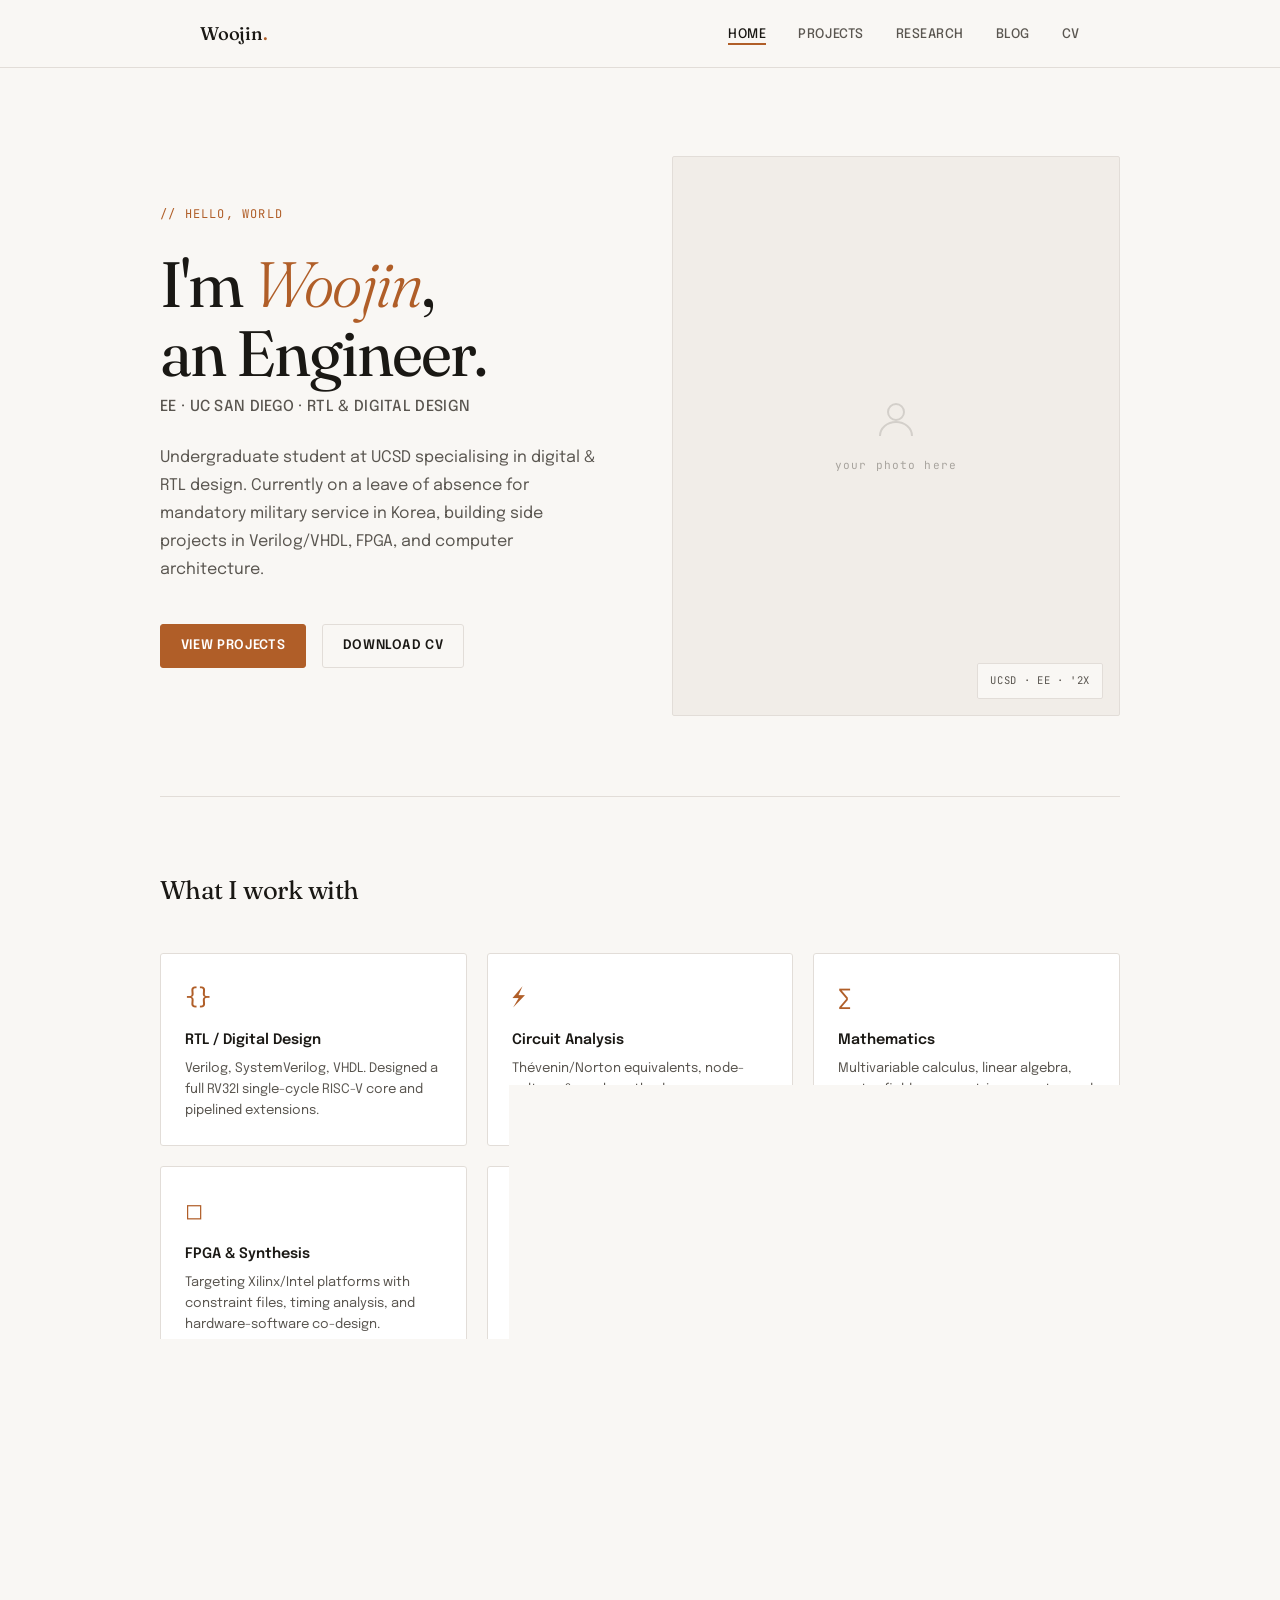
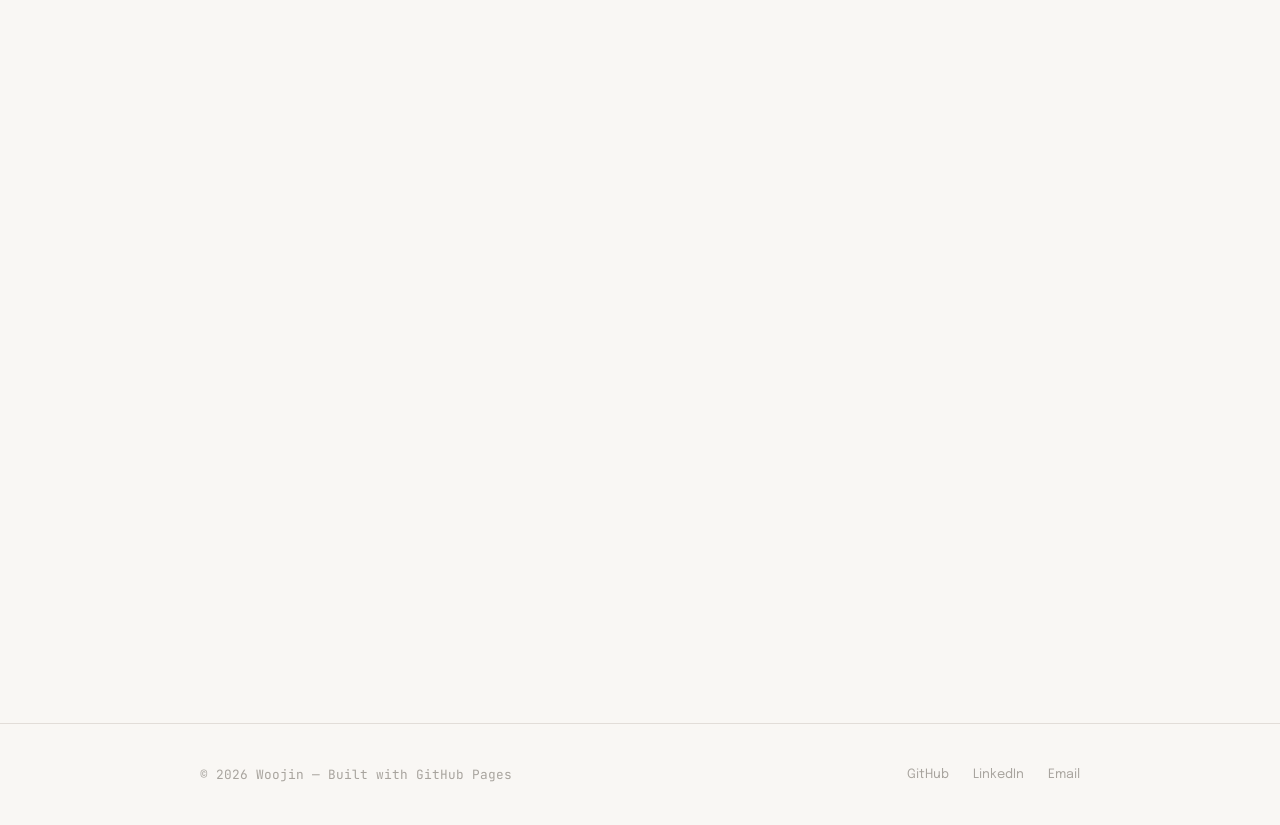
==== index.html @ 9d66fb84 "Add files via upload" ====
<!DOCTYPE html>
<html lang="en">
<head>
  <meta charset="UTF-8" />
  <meta name="viewport" content="width=device-width, initial-scale=1.0" />
  <title>Woojin — Portfolio</title>
  <meta name="description" content="Woojin's personal portfolio — EE student at UC San Diego, RTL/digital design engineer." />
  <link rel="stylesheet" href="/css/style.css" />
</head>
<body>

<!-- Nav injected by nav.js -->

<main class="page-content">

  <!-- ── HERO ── -->
  <section class="home-hero container">
    <div class="home-hero-text">
      <p class="greeting">// Hello, world</p>
      <h1>I'm <em>Woojin</em>,<br>an Engineer.</h1>
      <p class="subtitle">EE · UC San Diego · RTL &amp; Digital Design</p>
      <p>
        Undergraduate student at UCSD specialising in digital &amp; RTL design.
        Currently on a leave of absence for mandatory military service in Korea,
        building side projects in Verilog/VHDL, FPGA, and computer architecture.
      </p>
      <div class="btn-group">
        <a class="btn btn-primary" href="/projects.html">View Projects</a>
        <a class="btn btn-outline" href="/cv.html">Download CV</a>
      </div>
    </div>

    <div class="home-hero-img">
      <div class="photo-frame">
        <!-- Replace src with your actual photo path -->
        <!-- <img src="/assets/photo.jpg" alt="Woojin" /> -->
        <div class="photo-placeholder">
          <svg viewBox="0 0 24 24" fill="none" stroke="currentColor" stroke-width="1">
            <circle cx="12" cy="8" r="4"/><path d="M4 20c0-4 3.6-7 8-7s8 3 8 7"/>
          </svg>
          <span>your photo here</span>
        </div>
        <div class="photo-badge">UCSD · EE · '2X</div>
      </div>
    </div>
  </section>

  <!-- ── SKILLS ── -->
  <section class="home-section container">
    <div class="home-section-header">
      <h2>What I work with</h2>
    </div>
    <div class="skills-grid">
      <div class="skill-card">
        <div class="skill-icon">{}</div>
        <h3>RTL / Digital Design</h3>
        <p>Verilog, SystemVerilog, VHDL. Designed a full RV32I single-cycle RISC-V core and pipelined extensions.</p>
      </div>
      <div class="skill-card">
        <div class="skill-icon">⚡</div>
        <h3>Circuit Analysis</h3>
        <p>Thévenin/Norton equivalents, node-voltage &amp; mesh methods, op-amp circuits, AC analysis &amp; phasors.</p>
      </div>
      <div class="skill-card">
        <div class="skill-icon">∑</div>
        <h3>Mathematics</h3>
        <p>Multivariable calculus, linear algebra, vector fields, parametric geometry, and rotation transformations.</p>
      </div>
      <div class="skill-card">
        <div class="skill-icon">◻</div>
        <h3>FPGA &amp; Synthesis</h3>
        <p>Targeting Xilinx/Intel platforms with constraint files, timing analysis, and hardware-software co-design.</p>
      </div>
      <div class="skill-card">
        <div class="skill-icon">&lt;/&gt;</div>
        <h3>Software</h3>
        <p>C/C++, Python for scripting and verification. Git version control and Linux environment workflows.</p>
      </div>
      <div class="skill-card">
        <div class="skill-icon">▦</div>
        <h3>Computer Architecture</h3>
        <p>ISA design, instruction pipelines, hazard detection/forwarding, memory hierarchy, and cache design.</p>
      </div>
    </div>
  </section>

  <!-- ── FEATURED PROJECTS ── -->
  <section class="home-section container">
    <div class="home-section-header">
      <h2>Featured Projects</h2>
      <a href="/projects.html">All projects →</a>
    </div>
    <div class="featured-grid">
      <a class="featured-card" href="/projects/riscv-processor.html">
        <div class="featured-thumb" style="background:#F1EDE8; display:flex; align-items:center; justify-content:center; color:#A8A49E; font-family:var(--font-mono); font-size:0.6rem;">RV32I</div>
        <div class="featured-body">
          <h3>RISC-V RV32I Processor (Verilog)</h3>
          <p>Full single-cycle + pipelined implementation of the RISC-V RV32I ISA, with planned matrix-multiply accelerator.</p>
          <div class="tags">
            <span class="tag">Verilog</span>
            <span class="tag">RISC-V</span>
            <span class="tag">RTL</span>
          </div>
        </div>
      </a>
      <a class="featured-card" href="/projects/matrix-accelerator.html">
        <div class="featured-thumb" style="background:#F1EDE8; display:flex; align-items:center; justify-content:center; color:#A8A49E; font-family:var(--font-mono); font-size:0.6rem;">MMUL</div>
        <div class="featured-body">
          <h3>Matrix Multiply Accelerator</h3>
          <p>Custom hardware accelerator for matrix multiplication, tightly coupled to the RISC-V core via memory-mapped I/O.</p>
          <div class="tags">
            <span class="tag">SystemVerilog</span>
            <span class="tag">FPGA</span>
            <span class="tag">HW Accel</span>
          </div>
        </div>
      </a>
    </div>
  </section>

  <!-- ── ABOUT SNIPPET ── -->
  <section class="home-section container">
    <div class="home-section-header">
      <h2>About me</h2>
      <a href="/cv.html">Full CV →</a>
    </div>
    <p style="max-width:620px; color:var(--ink-soft); font-size:0.97rem; line-height:1.8;">
      I'm an Electrical Engineering student at UC San Diego, currently completing mandatory military service in South Korea.
      My interests sit at the intersection of computer architecture, digital design, and low-level systems.
      I love understanding <em>why</em> things work the way they do — not just how to apply them.
      Outside of engineering, I enjoy writing, long walks along the Han River, and building things from scratch.
    </p>
  </section>

</main>

<script src="/js/nav.js"></script>
</body>
</html>
---- css/style.css ----
/* ============================================
   PORTFOLIO — WOOJIN
   Aesthetic: Refined Technical / Editorial
   Fonts: Fraunces (display) + Epilogue (body) + JetBrains Mono (accent)
   ============================================ */

@import url('https://fonts.googleapis.com/css2?family=Fraunces:ital,opsz,wght@0,9..144,300;0,9..144,400;0,9..144,500;0,9..144,600;1,9..144,300;1,9..144,400&family=Epilogue:wght@300;400;500;600&family=JetBrains+Mono:wght@300;400&display=swap');

/* ---- RESET & BASE ---- */
*, *::before, *::after { box-sizing: border-box; margin: 0; padding: 0; }

:root {
  --bg:        #F9F7F4;
  --bg-card:   #FFFFFF;
  --ink:        #1A1814;
  --ink-soft:   #5A5650;
  --ink-faint:  #A8A49E;
  --accent:     #B05E28;        /* warm terracotta */
  --accent-lt:  #E8D5C4;
  --rule:       #E2DDD8;
  --mono-bg:    #F1EDE8;

  --font-display: 'Fraunces', Georgia, serif;
  --font-body:    'Epilogue', sans-serif;
  --font-mono:    'JetBrains Mono', 'Courier New', monospace;

  --nav-h: 68px;
  --max-w: 960px;
  --gutter: clamp(1.25rem, 5vw, 2.5rem);

  --ease: cubic-bezier(0.16, 1, 0.3, 1);
  --t-fast: 160ms;
  --t-med:  280ms;
}

html { font-size: 16px; scroll-behavior: smooth; }

body {
  font-family: var(--font-body);
  background: var(--bg);
  color: var(--ink);
  line-height: 1.7;
  -webkit-font-smoothing: antialiased;
}

a { color: inherit; text-decoration: none; }
img { display: block; max-width: 100%; }
ul { list-style: none; }

/* ---- UTILITY ---- */
.container {
  width: 100%;
  max-width: var(--max-w);
  margin: 0 auto;
  padding: 0 var(--gutter);
}

.tag {
  display: inline-block;
  font-family: var(--font-mono);
  font-size: 0.68rem;
  letter-spacing: 0.06em;
  text-transform: uppercase;
  color: var(--accent);
  background: var(--accent-lt);
  padding: 0.2em 0.6em;
  border-radius: 2px;
}

.divider {
  width: 100%;
  height: 1px;
  background: var(--rule);
  margin: 0;
}

/* ---- NAV ---- */
header {
  position: sticky;
  top: 0;
  z-index: 100;
  background: var(--bg);
  border-bottom: 1px solid var(--rule);
  height: var(--nav-h);
  display: flex;
  align-items: center;
  transition: box-shadow var(--t-fast);
}
header.scrolled { box-shadow: 0 2px 16px rgba(0,0,0,0.06); }

.nav-inner {
  display: flex;
  align-items: center;
  justify-content: space-between;
  width: 100%;
}

.nav-logo {
  font-family: var(--font-display);
  font-size: 1.15rem;
  font-weight: 500;
  letter-spacing: -0.01em;
  color: var(--ink);
  transition: color var(--t-fast);
}
.nav-logo:hover { color: var(--accent); }
.nav-logo span { color: var(--accent); }

nav ul {
  display: flex;
  align-items: center;
  gap: 2rem;
}

nav a {
  font-size: 0.82rem;
  font-weight: 500;
  letter-spacing: 0.04em;
  text-transform: uppercase;
  color: var(--ink-soft);
  position: relative;
  padding-bottom: 2px;
  transition: color var(--t-fast);
}
nav a::after {
  content: '';
  position: absolute;
  bottom: -2px;
  left: 0;
  width: 0;
  height: 1.5px;
  background: var(--accent);
  transition: width var(--t-med) var(--ease);
}
nav a:hover, nav a.active { color: var(--ink); }
nav a:hover::after, nav a.active::after { width: 100%; }

/* Hamburger */
.nav-toggle {
  display: none;
  background: none;
  border: none;
  cursor: pointer;
  flex-direction: column;
  gap: 5px;
  padding: 4px;
}
.nav-toggle span {
  display: block;
  width: 22px;
  height: 1.5px;
  background: var(--ink);
  transition: all var(--t-med) var(--ease);
}
.nav-toggle.open span:nth-child(1) { transform: translateY(6.5px) rotate(45deg); }
.nav-toggle.open span:nth-child(2) { opacity: 0; }
.nav-toggle.open span:nth-child(3) { transform: translateY(-6.5px) rotate(-45deg); }

/* Mobile nav */
.mobile-nav {
  display: none;
  position: fixed;
  top: var(--nav-h);
  left: 0;
  right: 0;
  background: var(--bg);
  border-bottom: 1px solid var(--rule);
  padding: 1.5rem var(--gutter) 2rem;
  z-index: 99;
  transform: translateY(-110%);
  transition: transform var(--t-med) var(--ease);
}
.mobile-nav.open { transform: translateY(0); }
.mobile-nav ul { flex-direction: column; gap: 0; }
.mobile-nav a {
  display: block;
  font-size: 1rem;
  padding: 0.75rem 0;
  border-bottom: 1px solid var(--rule);
}
.mobile-nav a::after { display: none; }

/* ---- PAGE HEADER ---- */
.page-hero {
  padding: 5rem 0 3.5rem;
  border-bottom: 1px solid var(--rule);
  margin-bottom: 4rem;
}
.page-hero .eyebrow {
  font-family: var(--font-mono);
  font-size: 0.72rem;
  letter-spacing: 0.1em;
  text-transform: uppercase;
  color: var(--ink-faint);
  margin-bottom: 1rem;
}
.page-hero h1 {
  font-family: var(--font-display);
  font-size: clamp(2.4rem, 5vw, 3.6rem);
  font-weight: 300;
  line-height: 1.1;
  letter-spacing: -0.02em;
  margin-bottom: 1rem;
}
.page-hero p {
  font-size: 1.05rem;
  color: var(--ink-soft);
  max-width: 560px;
  line-height: 1.65;
}

/* ---- FOOTER ---- */
footer {
  border-top: 1px solid var(--rule);
  padding: 2.5rem 0;
  margin-top: 6rem;
}
.footer-inner {
  display: flex;
  align-items: center;
  justify-content: space-between;
  gap: 1rem;
}
.footer-inner p {
  font-size: 0.8rem;
  color: var(--ink-faint);
  font-family: var(--font-mono);
}
.footer-links {
  display: flex;
  gap: 1.5rem;
}
.footer-links a {
  font-size: 0.8rem;
  color: var(--ink-faint);
  transition: color var(--t-fast);
}
.footer-links a:hover { color: var(--accent); }

/* ---- PAGE FADE-IN ---- */
.page-content { animation: fadeUp 0.5s var(--ease) both; }
@keyframes fadeUp {
  from { opacity: 0; transform: translateY(18px); }
  to   { opacity: 1; transform: translateY(0); }
}

/* ====== HOME ====== */
.home-hero {
  display: grid;
  grid-template-columns: 1fr 1fr;
  gap: 4rem;
  align-items: center;
  padding: 5.5rem 0 5rem;
  border-bottom: 1px solid var(--rule);
}

.home-hero-text .greeting {
  font-family: var(--font-mono);
  font-size: 0.75rem;
  letter-spacing: 0.1em;
  text-transform: uppercase;
  color: var(--accent);
  margin-bottom: 1.5rem;
}

.home-hero-text h1 {
  font-family: var(--font-display);
  font-size: clamp(2.8rem, 5vw, 4.2rem);
  font-weight: 400;
  line-height: 1.08;
  letter-spacing: -0.03em;
  margin-bottom: 0.4rem;
}

.home-hero-text h1 em {
  font-style: italic;
  font-weight: 300;
  color: var(--accent);
}

.home-hero-text .subtitle {
  font-size: 0.95rem;
  font-weight: 500;
  letter-spacing: 0.02em;
  text-transform: uppercase;
  color: var(--ink-soft);
  margin-bottom: 1.5rem;
}

.home-hero-text p {
  font-size: 1rem;
  color: var(--ink-soft);
  line-height: 1.75;
  max-width: 440px;
  margin-bottom: 2.5rem;
}

.btn-group { display: flex; gap: 1rem; flex-wrap: wrap; }

.btn {
  display: inline-flex;
  align-items: center;
  gap: 0.5rem;
  font-size: 0.82rem;
  font-weight: 600;
  letter-spacing: 0.05em;
  text-transform: uppercase;
  padding: 0.75em 1.5em;
  border-radius: 3px;
  transition: all var(--t-med) var(--ease);
  cursor: pointer;
  border: 1.5px solid transparent;
}
.btn-primary {
  background: var(--accent);
  color: #fff;
  border-color: var(--accent);
}
.btn-primary:hover { background: #963F0F; border-color: #963F0F; }
.btn-outline {
  background: transparent;
  color: var(--ink);
  border-color: var(--rule);
}
.btn-outline:hover { border-color: var(--ink); }

.home-hero-img {
  position: relative;
}
.photo-frame {
  width: 100%;
  aspect-ratio: 4/5;
  background: var(--mono-bg);
  border: 1px solid var(--rule);
  border-radius: 2px;
  overflow: hidden;
  display: flex;
  align-items: center;
  justify-content: center;
  position: relative;
}
.photo-frame img { width: 100%; height: 100%; object-fit: cover; }
.photo-placeholder {
  display: flex;
  flex-direction: column;
  align-items: center;
  gap: 0.75rem;
  color: var(--ink-faint);
}
.photo-placeholder svg { width: 48px; height: 48px; opacity: 0.4; }
.photo-placeholder span { font-family: var(--font-mono); font-size: 0.7rem; letter-spacing: 0.1em; }
.photo-badge {
  position: absolute;
  bottom: 1rem;
  right: 1rem;
  background: var(--bg);
  border: 1px solid var(--rule);
  padding: 0.5rem 0.75rem;
  border-radius: 2px;
  font-family: var(--font-mono);
  font-size: 0.66rem;
  letter-spacing: 0.06em;
  color: var(--ink-soft);
}

/* Home sections */
.home-section {
  padding: 4.5rem 0;
  border-bottom: 1px solid var(--rule);
}
.home-section-header {
  display: flex;
  align-items: baseline;
  justify-content: space-between;
  margin-bottom: 2.5rem;
}
.home-section-header h2 {
  font-family: var(--font-display);
  font-size: 1.6rem;
  font-weight: 400;
  letter-spacing: -0.02em;
}
.home-section-header a {
  font-size: 0.8rem;
  font-weight: 600;
  letter-spacing: 0.04em;
  text-transform: uppercase;
  color: var(--accent);
  transition: opacity var(--t-fast);
}
.home-section-header a:hover { opacity: 0.7; }

/* Skills grid */
.skills-grid {
  display: grid;
  grid-template-columns: repeat(3, 1fr);
  gap: 1.25rem;
}
.skill-card {
  padding: 1.5rem;
  background: var(--bg-card);
  border: 1px solid var(--rule);
  border-radius: 3px;
  transition: border-color var(--t-fast), transform var(--t-med) var(--ease);
}
.skill-card:hover { border-color: var(--accent); transform: translateY(-2px); }
.skill-card .skill-icon {
  font-family: var(--font-mono);
  font-size: 1.4rem;
  margin-bottom: 0.75rem;
  color: var(--accent);
}
.skill-card h3 {
  font-size: 0.9rem;
  font-weight: 600;
  margin-bottom: 0.4rem;
}
.skill-card p {
  font-size: 0.82rem;
  color: var(--ink-soft);
  line-height: 1.6;
}

/* Featured cards */
.featured-grid {
  display: grid;
  grid-template-columns: 1fr 1fr;
  gap: 1.5rem;
}
.featured-card {
  display: flex;
  gap: 1.25rem;
  padding: 1.5rem;
  background: var(--bg-card);
  border: 1px solid var(--rule);
  border-radius: 3px;
  transition: border-color var(--t-fast), box-shadow var(--t-med) var(--ease);
  cursor: pointer;
}
.featured-card:hover {
  border-color: var(--accent-lt);
  box-shadow: 0 4px 24px rgba(176,94,40,0.08);
}
.featured-thumb {
  width: 80px;
  height: 80px;
  flex-shrink: 0;
  background: var(--mono-bg);
  border: 1px solid var(--rule);
  border-radius: 2px;
  overflow: hidden;
}
.featured-thumb img { width: 100%; height: 100%; object-fit: cover; }
.featured-body h3 {
  font-size: 0.95rem;
  font-weight: 600;
  margin-bottom: 0.35rem;
  line-height: 1.3;
}
.featured-body p { font-size: 0.82rem; color: var(--ink-soft); line-height: 1.55; }
.featured-body .tags { display: flex; gap: 0.4rem; flex-wrap: wrap; margin-top: 0.6rem; }

/* ====== PROJECTS / RESEARCH LIST ====== */
.entry-list { display: flex; flex-direction: column; }
.entry-item {
  display: grid;
  grid-template-columns: 260px 1fr;
  gap: 2.5rem;
  align-items: start;
  padding: 2.5rem 0;
  border-bottom: 1px solid var(--rule);
  text-decoration: none;
  color: inherit;
  transition: background var(--t-fast);
  position: relative;
}
.entry-item:first-child { border-top: 1px solid var(--rule); }

.entry-img {
  width: 100%;
  aspect-ratio: 16/10;
  background: var(--mono-bg);
  border: 1px solid var(--rule);
  border-radius: 2px;
  overflow: hidden;
  transition: border-color var(--t-med);
  flex-shrink: 0;
  display: flex;
  align-items: center;
  justify-content: center;
  color: var(--ink-faint);
  font-family: var(--font-mono);
  font-size: 0.7rem;
}
.entry-img img { width: 100%; height: 100%; object-fit: cover; }

.entry-body { padding-top: 0.25rem; }

.entry-meta {
  display: flex;
  align-items: center;
  gap: 0.75rem;
  margin-bottom: 0.75rem;
  flex-wrap: wrap;
}
.entry-date {
  font-family: var(--font-mono);
  font-size: 0.68rem;
  color: var(--ink-faint);
  letter-spacing: 0.05em;
}

.entry-body h2 {
  font-family: var(--font-display);
  font-size: 1.35rem;
  font-weight: 400;
  letter-spacing: -0.015em;
  line-height: 1.25;
  margin-bottom: 0.6rem;
  transition: color var(--t-fast);
}
.entry-item:hover .entry-body h2 { color: var(--accent); }
.entry-item:hover .entry-img { border-color: var(--accent-lt); }

.entry-body p {
  font-size: 0.9rem;
  color: var(--ink-soft);
  line-height: 1.65;
  margin-bottom: 1rem;
  display: -webkit-box;
  -webkit-line-clamp: 3;
  -webkit-box-orient: vertical;
  overflow: hidden;
}
.entry-tags { display: flex; gap: 0.4rem; flex-wrap: wrap; }

.entry-arrow {
  position: absolute;
  right: 0;
  top: 50%;
  transform: translateY(-50%);
  opacity: 0;
  transition: opacity var(--t-fast), transform var(--t-med) var(--ease);
  color: var(--accent);
  font-size: 1.2rem;
}
.entry-item:hover .entry-arrow { opacity: 1; transform: translateY(-50%) translateX(4px); }

/* ====== BLOG ====== */
.blog-grid {
  display: grid;
  grid-template-columns: repeat(2, 1fr);
  gap: 2rem;
}
.blog-card {
  display: flex;
  flex-direction: column;
  background: var(--bg-card);
  border: 1px solid var(--rule);
  border-radius: 3px;
  overflow: hidden;
  cursor: pointer;
  text-decoration: none;
  color: inherit;
  transition: border-color var(--t-fast), box-shadow var(--t-med) var(--ease);
}
.blog-card:hover {
  border-color: var(--accent-lt);
  box-shadow: 0 4px 24px rgba(176,94,40,0.08);
}
.blog-card-img {
  width: 100%;
  aspect-ratio: 16/9;
  background: var(--mono-bg);
  overflow: hidden;
  display: flex;
  align-items: center;
  justify-content: center;
  color: var(--ink-faint);
  font-family: var(--font-mono);
  font-size: 0.72rem;
}
.blog-card-img img { width: 100%; height: 100%; object-fit: cover; }
.blog-card-body { padding: 1.5rem; flex: 1; display: flex; flex-direction: column; }
.blog-card-body .blog-meta {
  display: flex;
  gap: 0.75rem;
  align-items: center;
  margin-bottom: 0.75rem;
}
.blog-card-body h2 {
  font-family: var(--font-display);
  font-size: 1.2rem;
  font-weight: 400;
  letter-spacing: -0.01em;
  line-height: 1.3;
  margin-bottom: 0.5rem;
  transition: color var(--t-fast);
}
.blog-card:hover h2 { color: var(--accent); }
.blog-card-body p {
  font-size: 0.85rem;
  color: var(--ink-soft);
  line-height: 1.6;
  flex: 1;
}
.blog-card-footer {
  margin-top: 1rem;
  padding-top: 1rem;
  border-top: 1px solid var(--rule);
  font-family: var(--font-mono);
  font-size: 0.66rem;
  letter-spacing: 0.06em;
  text-transform: uppercase;
  color: var(--accent);
}

/* ====== CV PAGE ====== */
.cv-top {
  display: grid;
  grid-template-columns: auto 1fr;
  gap: 2.5rem;
  align-items: center;
  padding: 3rem 0;
  border-bottom: 1px solid var(--rule);
  margin-bottom: 3.5rem;
}
.cv-photo {
  width: 130px;
  height: 130px;
  border-radius: 50%;
  background: var(--mono-bg);
  border: 2px solid var(--rule);
  overflow: hidden;
  flex-shrink: 0;
  display: flex;
  align-items: center;
  justify-content: center;
}
.cv-photo img { width: 100%; height: 100%; object-fit: cover; }
.cv-info h1 {
  font-family: var(--font-display);
  font-size: 2.2rem;
  font-weight: 400;
  letter-spacing: -0.02em;
  margin-bottom: 0.25rem;
}
.cv-info .cv-title {
  font-size: 0.9rem;
  color: var(--ink-soft);
  margin-bottom: 1.25rem;
}
.cv-contacts {
  display: flex;
  gap: 1.5rem;
  flex-wrap: wrap;
}
.cv-contacts a {
  display: flex;
  align-items: center;
  gap: 0.4rem;
  font-size: 0.82rem;
  color: var(--ink-soft);
  transition: color var(--t-fast);
}
.cv-contacts a:hover { color: var(--accent); }
.cv-contacts svg { width: 14px; height: 14px; flex-shrink: 0; }

.cv-download {
  display: inline-flex;
  align-items: center;
  gap: 0.5rem;
  margin-top: 1.25rem;
  font-size: 0.82rem;
  font-weight: 600;
  letter-spacing: 0.05em;
  text-transform: uppercase;
  color: var(--accent);
  border: 1.5px solid var(--accent);
  padding: 0.55em 1.2em;
  border-radius: 3px;
  transition: all var(--t-fast);
}
.cv-download:hover { background: var(--accent); color: #fff; }

.cv-body { display: grid; grid-template-columns: 1fr 320px; gap: 4rem; }

.cv-section { margin-bottom: 3rem; }
.cv-section h2 {
  font-family: var(--font-display);
  font-size: 1.1rem;
  font-weight: 500;
  letter-spacing: -0.01em;
  color: var(--accent);
  margin-bottom: 1.25rem;
  padding-bottom: 0.6rem;
  border-bottom: 1px solid var(--rule);
}
.cv-entry { margin-bottom: 1.75rem; }
.cv-entry-header {
  display: flex;
  justify-content: space-between;
  align-items: baseline;
  gap: 1rem;
  margin-bottom: 0.2rem;
}
.cv-entry-header h3 { font-size: 0.95rem; font-weight: 600; }
.cv-entry-header .period {
  font-family: var(--font-mono);
  font-size: 0.7rem;
  color: var(--ink-faint);
  white-space: nowrap;
  letter-spacing: 0.04em;
}
.cv-entry .institution {
  font-size: 0.85rem;
  color: var(--accent);
  margin-bottom: 0.4rem;
}
.cv-entry p, .cv-entry ul {
  font-size: 0.85rem;
  color: var(--ink-soft);
  line-height: 1.65;
}
.cv-entry ul { list-style: disc; padding-left: 1.1rem; }
.cv-entry ul li { margin-bottom: 0.25rem; }

.cv-sidebar .cv-section h2 { font-size: 1rem; }

.skill-list { display: flex; flex-direction: column; gap: 0.75rem; }
.skill-item { }
.skill-name {
  display: flex;
  justify-content: space-between;
  font-size: 0.82rem;
  margin-bottom: 0.3rem;
}
.skill-bar {
  height: 3px;
  background: var(--rule);
  border-radius: 2px;
  overflow: hidden;
}
.skill-bar-fill {
  height: 100%;
  background: var(--accent);
  border-radius: 2px;
  transition: width 1s var(--ease);
}

.cv-tag-list { display: flex; flex-wrap: wrap; gap: 0.4rem; }

/* ====== SINGLE POST (PROJECT/RESEARCH/BLOG) ====== */
.post-header {
  padding: 4.5rem 0 3rem;
  border-bottom: 1px solid var(--rule);
  margin-bottom: 3rem;
}
.post-header .back {
  display: inline-flex;
  align-items: center;
  gap: 0.4rem;
  font-size: 0.78rem;
  font-weight: 600;
  letter-spacing: 0.04em;
  text-transform: uppercase;
  color: var(--ink-faint);
  margin-bottom: 1.5rem;
  transition: color var(--t-fast);
}
.post-header .back:hover { color: var(--accent); }
.post-header .post-meta {
  display: flex;
  gap: 0.75rem;
  flex-wrap: wrap;
  margin-bottom: 1rem;
}
.post-header h1 {
  font-family: var(--font-display);
  font-size: clamp(2rem, 4.5vw, 3rem);
  font-weight: 400;
  letter-spacing: -0.025em;
  line-height: 1.1;
  margin-bottom: 1rem;
}
.post-header .lead {
  font-size: 1.1rem;
  color: var(--ink-soft);
  max-width: 600px;
  line-height: 1.65;
}

.post-cover {
  width: 100%;
  aspect-ratio: 16/7;
  background: var(--mono-bg);
  border: 1px solid var(--rule);
  border-radius: 3px;
  overflow: hidden;
  margin-bottom: 3rem;
  display: flex;
  align-items: center;
  justify-content: center;
  color: var(--ink-faint);
  font-family: var(--font-mono);
  font-size: 0.8rem;
}
.post-cover img { width: 100%; height: 100%; object-fit: cover; }

.post-layout {
  display: grid;
  grid-template-columns: 1fr 220px;
  gap: 4rem;
  align-items: start;
}

.post-content { max-width: 680px; }
.post-content h2 {
  font-family: var(--font-display);
  font-size: 1.55rem;
  font-weight: 400;
  letter-spacing: -0.015em;
  margin: 2.5rem 0 0.75rem;
}
.post-content h3 {
  font-size: 1.05rem;
  font-weight: 600;
  margin: 2rem 0 0.5rem;
}
.post-content p {
  font-size: 0.97rem;
  line-height: 1.8;
  color: var(--ink-soft);
  margin-bottom: 1.25rem;
}
.post-content pre {
  background: var(--mono-bg);
  border: 1px solid var(--rule);
  border-radius: 3px;
  padding: 1.25rem 1.5rem;
  overflow-x: auto;
  margin: 1.5rem 0;
}
.post-content code {
  font-family: var(--font-mono);
  font-size: 0.82rem;
  color: var(--accent);
  background: var(--mono-bg);
  padding: 0.1em 0.35em;
  border-radius: 2px;
}
.post-content pre code {
  background: none;
  padding: 0;
  color: var(--ink);
}
.post-content img {
  width: 100%;
  border: 1px solid var(--rule);
  border-radius: 3px;
  margin: 1.5rem 0;
}
.post-content blockquote {
  border-left: 3px solid var(--accent);
  padding-left: 1.25rem;
  margin: 1.5rem 0;
  color: var(--ink-soft);
  font-style: italic;
}
.post-content ul, .post-content ol {
  padding-left: 1.5rem;
  margin-bottom: 1.25rem;
  color: var(--ink-soft);
  font-size: 0.97rem;
  line-height: 1.8;
}
.post-content ul { list-style: disc; }
.post-content ol { list-style: decimal; }
.post-content li { margin-bottom: 0.3rem; }

.post-sidebar { position: sticky; top: calc(var(--nav-h) + 2rem); }
.sidebar-section {
  margin-bottom: 2rem;
  padding-bottom: 2rem;
  border-bottom: 1px solid var(--rule);
}
.sidebar-section:last-child { border-bottom: none; }
.sidebar-section h4 {
  font-family: var(--font-mono);
  font-size: 0.65rem;
  letter-spacing: 0.1em;
  text-transform: uppercase;
  color: var(--ink-faint);
  margin-bottom: 0.75rem;
}
.sidebar-section p, .sidebar-section a {
  font-size: 0.82rem;
  color: var(--ink-soft);
  line-height: 1.6;
}
.sidebar-section a { display: block; transition: color var(--t-fast); }
.sidebar-section a:hover { color: var(--accent); }
.sidebar-toc a {
  padding: 0.25rem 0;
  font-size: 0.8rem;
  border-left: 2px solid var(--rule);
  padding-left: 0.75rem;
  transition: border-color var(--t-fast), color var(--t-fast);
}
.sidebar-toc a.active,
.sidebar-toc a:hover { border-color: var(--accent); color: var(--accent); }

/* ====== RESPONSIVE ====== */
@media (max-width: 768px) {
  nav ul { display: none; }
  .nav-toggle { display: flex; }
  .mobile-nav { display: block; }

  .home-hero {
    grid-template-columns: 1fr;
    padding: 3rem 0 3rem;
  }
  .home-hero-img { order: -1; max-width: 280px; margin: 0 auto; }

  .skills-grid { grid-template-columns: 1fr 1fr; }
  .featured-grid { grid-template-columns: 1fr; }
  .blog-grid { grid-template-columns: 1fr; }

  .entry-item {
    grid-template-columns: 1fr;
    gap: 1.25rem;
  }
  .entry-arrow { display: none; }

  .cv-top { grid-template-columns: 1fr; text-align: center; }
  .cv-photo { margin: 0 auto; }
  .cv-contacts { justify-content: center; }
  .cv-body { grid-template-columns: 1fr; gap: 0; }

  .post-layout { grid-template-columns: 1fr; }
  .post-sidebar { position: static; }

  .footer-inner { flex-direction: column; align-items: flex-start; gap: 0.75rem; }
}

@media (max-width: 520px) {
  .skills-grid { grid-template-columns: 1fr; }
}
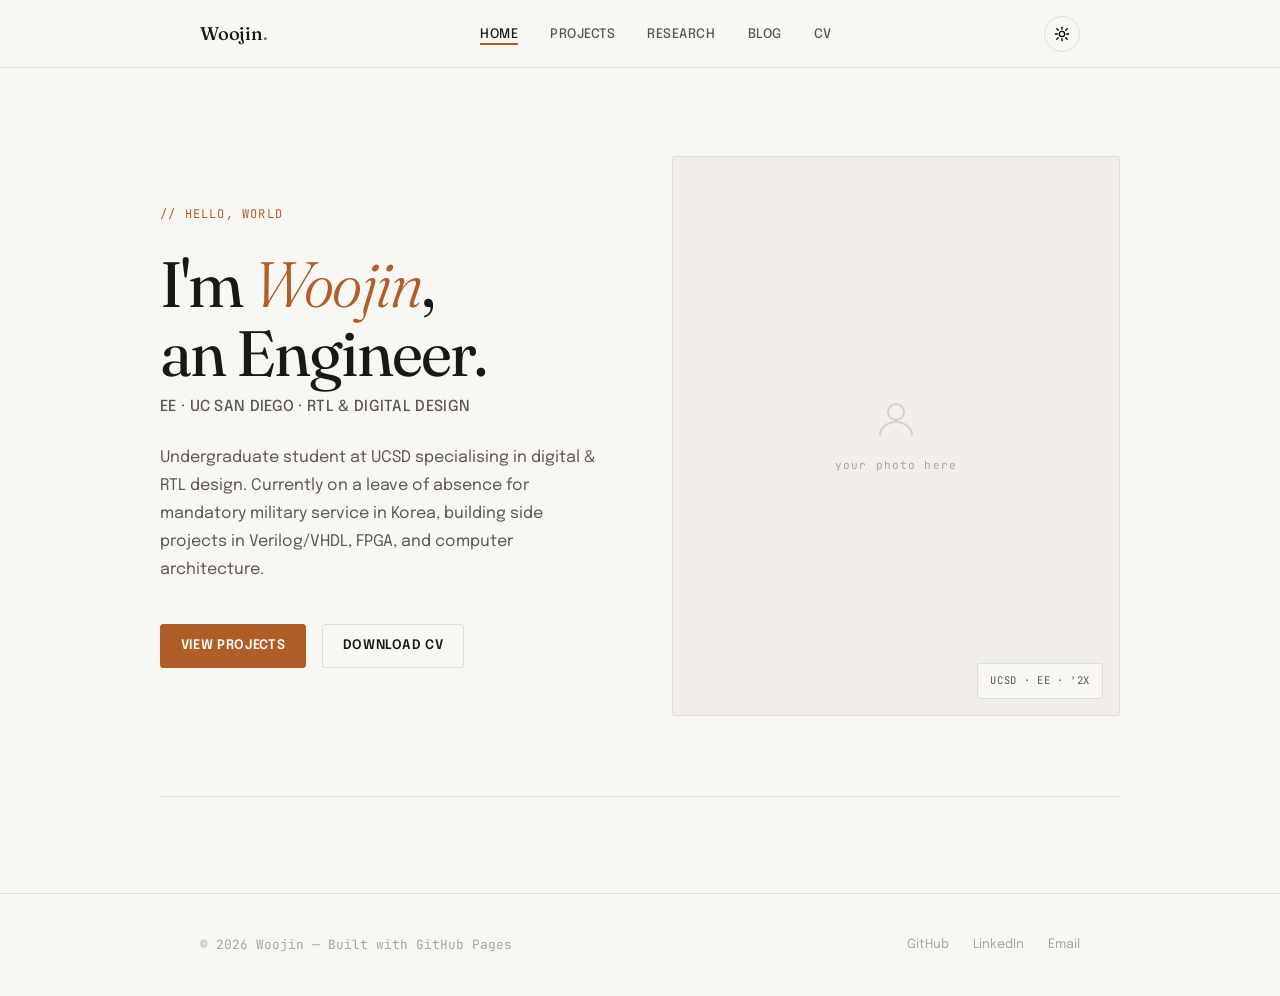
==== commit 00b81f8f: "yeah" ====
--- a/index.html
+++ b/index.html
@@ -44,94 +44,6 @@
       </div>
     </div>
   </section>
-
-  <!-- ── SKILLS ── -->
-  <section class="home-section container">
-    <div class="home-section-header">
-      <h2>What I work with</h2>
-    </div>
-    <div class="skills-grid">
-      <div class="skill-card">
-        <div class="skill-icon">{}</div>
-        <h3>RTL / Digital Design</h3>
-        <p>Verilog, SystemVerilog, VHDL. Designed a full RV32I single-cycle RISC-V core and pipelined extensions.</p>
-      </div>
-      <div class="skill-card">
-        <div class="skill-icon">⚡</div>
-        <h3>Circuit Analysis</h3>
-        <p>Thévenin/Norton equivalents, node-voltage &amp; mesh methods, op-amp circuits, AC analysis &amp; phasors.</p>
-      </div>
-      <div class="skill-card">
-        <div class="skill-icon">∑</div>
-        <h3>Mathematics</h3>
-        <p>Multivariable calculus, linear algebra, vector fields, parametric geometry, and rotation transformations.</p>
-      </div>
-      <div class="skill-card">
-        <div class="skill-icon">◻</div>
-        <h3>FPGA &amp; Synthesis</h3>
-        <p>Targeting Xilinx/Intel platforms with constraint files, timing analysis, and hardware-software co-design.</p>
-      </div>
-      <div class="skill-card">
-        <div class="skill-icon">&lt;/&gt;</div>
-        <h3>Software</h3>
-        <p>C/C++, Python for scripting and verification. Git version control and Linux environment workflows.</p>
-      </div>
-      <div class="skill-card">
-        <div class="skill-icon">▦</div>
-        <h3>Computer Architecture</h3>
-        <p>ISA design, instruction pipelines, hazard detection/forwarding, memory hierarchy, and cache design.</p>
-      </div>
-    </div>
-  </section>
-
-  <!-- ── FEATURED PROJECTS ── -->
-  <section class="home-section container">
-    <div class="home-section-header">
-      <h2>Featured Projects</h2>
-      <a href="/projects.html">All projects →</a>
-    </div>
-    <div class="featured-grid">
-      <a class="featured-card" href="/projects/riscv-processor.html">
-        <div class="featured-thumb" style="background:#F1EDE8; display:flex; align-items:center; justify-content:center; color:#A8A49E; font-family:var(--font-mono); font-size:0.6rem;">RV32I</div>
-        <div class="featured-body">
-          <h3>RISC-V RV32I Processor (Verilog)</h3>
-          <p>Full single-cycle + pipelined implementation of the RISC-V RV32I ISA, with planned matrix-multiply accelerator.</p>
-          <div class="tags">
-            <span class="tag">Verilog</span>
-            <span class="tag">RISC-V</span>
-            <span class="tag">RTL</span>
-          </div>
-        </div>
-      </a>
-      <a class="featured-card" href="/projects/matrix-accelerator.html">
-        <div class="featured-thumb" style="background:#F1EDE8; display:flex; align-items:center; justify-content:center; color:#A8A49E; font-family:var(--font-mono); font-size:0.6rem;">MMUL</div>
-        <div class="featured-body">
-          <h3>Matrix Multiply Accelerator</h3>
-          <p>Custom hardware accelerator for matrix multiplication, tightly coupled to the RISC-V core via memory-mapped I/O.</p>
-          <div class="tags">
-            <span class="tag">SystemVerilog</span>
-            <span class="tag">FPGA</span>
-            <span class="tag">HW Accel</span>
-          </div>
-        </div>
-      </a>
-    </div>
-  </section>
-
-  <!-- ── ABOUT SNIPPET ── -->
-  <section class="home-section container">
-    <div class="home-section-header">
-      <h2>About me</h2>
-      <a href="/cv.html">Full CV →</a>
-    </div>
-    <p style="max-width:620px; color:var(--ink-soft); font-size:0.97rem; line-height:1.8;">
-      I'm an Electrical Engineering student at UC San Diego, currently completing mandatory military service in South Korea.
-      My interests sit at the intersection of computer architecture, digital design, and low-level systems.
-      I love understanding <em>why</em> things work the way they do — not just how to apply them.
-      Outside of engineering, I enjoy writing, long walks along the Han River, and building things from scratch.
-    </p>
-  </section>
-
 </main>
 
 <script src="/js/nav.js"></script>
--- a/css/style.css
+++ b/css/style.css
@@ -32,6 +32,82 @@
   --t-fast: 160ms;
   --t-med:  280ms;
 }
+
+/* ---- DARK MODE ---- */
+[data-theme="dark"] {
+  --bg:        #141210;
+  --bg-card:   #1E1B18;
+  --ink:        #EDE8E2;
+  --ink-soft:   #A09890;
+  --ink-faint:  #5A5450;
+  --accent:     #D4784A;        /* brighter terracotta for dark bg */
+  --accent-lt:  #2E1D12;
+  --rule:       #2A2620;
+  --mono-bg:    #1A1714;
+}
+
+/* Smooth color transitions when switching themes */
+body,
+header,
+.mobile-nav,
+.skill-card,
+.featured-card,
+.blog-card,
+.entry-img,
+.post-cover,
+.post-content pre,
+.photo-frame,
+.cv-photo,
+footer {
+  transition:
+    background-color 0.35s var(--ease),
+    border-color     0.35s var(--ease),
+    color            0.35s var(--ease);
+}
+
+/* ---- THEME TOGGLE BUTTON ---- */
+.theme-toggle {
+  position: relative;
+  width: 36px;
+  height: 36px;
+  border: 1.5px solid var(--rule);
+  border-radius: 50%;
+  background: transparent;
+  cursor: pointer;
+  display: flex;
+  align-items: center;
+  justify-content: center;
+  flex-shrink: 0;
+  transition:
+    border-color var(--t-med) var(--ease),
+    background   var(--t-med) var(--ease),
+    transform    var(--t-med) var(--ease);
+  overflow: hidden;
+}
+.theme-toggle:hover {
+  border-color: var(--accent);
+  background: var(--accent-lt);
+  transform: scale(1.08);
+}
+
+/* Sun and moon icons sit in the same spot; one fades/rotates out */
+.theme-toggle .icon-sun,
+.theme-toggle .icon-moon {
+  position: absolute;
+  width: 16px;
+  height: 16px;
+  transition:
+    opacity   0.3s var(--ease),
+    transform 0.45s var(--ease);
+}
+
+/* Light mode: show sun, hide moon */
+.theme-toggle .icon-sun  { opacity: 1; transform: rotate(0deg)   scale(1);    }
+.theme-toggle .icon-moon { opacity: 0; transform: rotate(-90deg) scale(0.5);  }
+
+/* Dark mode: hide sun, show moon */
+[data-theme="dark"] .theme-toggle .icon-sun  { opacity: 0; transform: rotate(90deg)  scale(0.5); }
+[data-theme="dark"] .theme-toggle .icon-moon { opacity: 1; transform: rotate(0deg)   scale(1);   }
 
 html { font-size: 16px; scroll-behavior: smooth; }
 
@@ -815,6 +891,7 @@
 }
 
 .post-content { max-width: 680px; }
+.post-content--wide {max-width: none;}
 .post-content h2 {
   font-family: var(--font-display);
   font-size: 1.55rem;
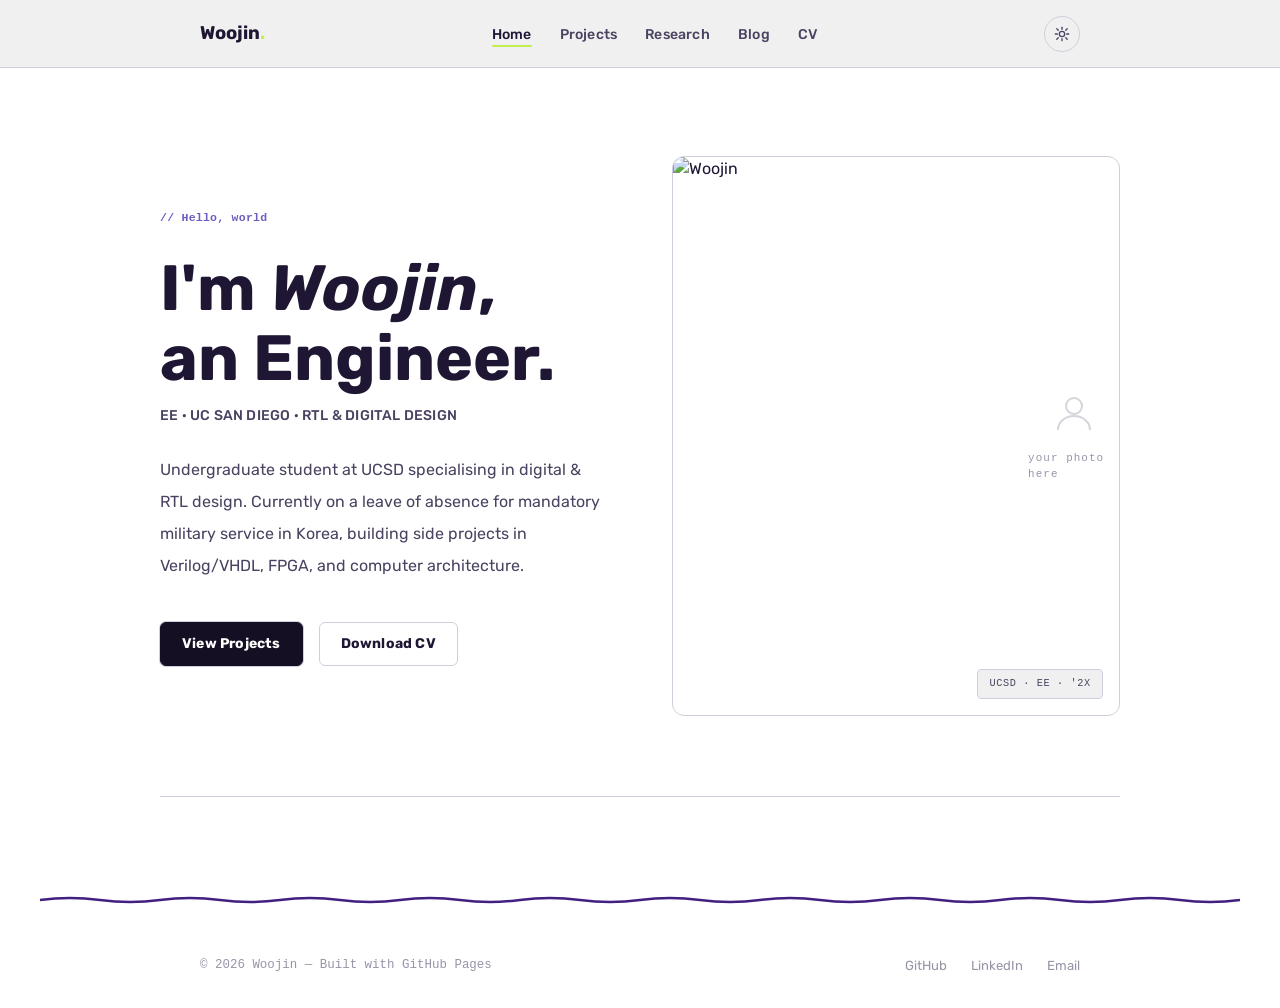
==== commit 2cbc1210: "added profile image" ====
--- a/index.html
+++ b/index.html
@@ -33,7 +33,7 @@
     <div class="home-hero-img">
       <div class="photo-frame">
         <!-- Replace src with your actual photo path -->
-        <!-- <img src="/assets/photo.jpg" alt="Woojin" /> -->
+        <img src="C:\Users\rho13\OneDrive\바탕 화면\blog website\woojinrho.github.io\profile.png" alt="Woojin" />
         <div class="photo-placeholder">
           <svg viewBox="0 0 24 24" fill="none" stroke="currentColor" stroke-width="1">
             <circle cx="12" cy="8" r="4"/><path d="M4 20c0-4 3.6-7 8-7s8 3 8 7"/>
--- a/css/style.css
+++ b/css/style.css
@@ -1,121 +1,105 @@
 /* ============================================
    PORTFOLIO — WOOJIN
-   Aesthetic: Refined Technical / Editorial
-   Fonts: Fraunces (display) + Epilogue (body) + JetBrains Mono (accent)
-   ============================================ */
-
-@import url('https://fonts.googleapis.com/css2?family=Fraunces:ital,opsz,wght@0,9..144,300;0,9..144,400;0,9..144,500;0,9..144,600;1,9..144,300;1,9..144,400&family=Epilogue:wght@300;400;500;600&family=JetBrains+Mono:wght@300;400&display=swap');
+   Theme: Sentry-inspired — deep violet canvas,
+   electric lime accent, Rubik + Monaco
+   ============================================ */
+
+@import url('https://fonts.googleapis.com/css2?family=Rubik:wght@300;400;500;600;700&display=swap');
 
 /* ---- RESET & BASE ---- */
 *, *::before, *::after { box-sizing: border-box; margin: 0; padding: 0; }
 
+/* ============================================
+   DESIGN TOKENS — Dark canvas (default)
+   ============================================ */
 :root {
-  --bg:        #F9F7F4;
-  --bg-card:   #FFFFFF;
-  --ink:        #1A1814;
-  --ink-soft:   #5A5650;
-  --ink-faint:  #A8A49E;
-  --accent:     #B05E28;        /* warm terracotta */
-  --accent-lt:  #E8D5C4;
-  --rule:       #E2DDD8;
-  --mono-bg:    #F1EDE8;
-
-  --font-display: 'Fraunces', Georgia, serif;
-  --font-body:    'Epilogue', sans-serif;
-  --font-mono:    'JetBrains Mono', 'Courier New', monospace;
-
-  --nav-h: 68px;
-  --max-w: 960px;
-  --gutter: clamp(1.25rem, 5vw, 2.5rem);
-
-  --ease: cubic-bezier(0.16, 1, 0.3, 1);
+  /* Surfaces */
+  --bg:           #1f1633;
+  --bg-deep:      #150f23;
+  --bg-card:      #150f23;
+  --bg-card-alt:  #1f1633;
+
+  /* Ink */
+  --ink:          #ffffff;
+  --ink-soft:     #bdb8c0;
+  --ink-faint:    #6b6278;
+
+  /* Accent */
+  --accent:       #c2ef4e;   /* lime — use sparingly */
+  --accent-lt:    #422082;   /* violet-deep for bg tints */
+  --accent-violet:#6a5fc1;
+  --accent-pink:  #fa7faa;
+
+  /* Rules / hairlines */
+  --rule:         #362d59;
+
+  /* Mono surface */
+  --mono-bg:      #150f23;
+
+  /* Fonts */
+  --font-display: 'Rubik', system-ui, sans-serif;
+  --font-body:    'Rubik', system-ui, sans-serif;
+  --font-mono:    'Monaco', 'Menlo', 'Ubuntu Mono', monospace;
+
+  /* Layout */
+  --nav-h:   68px;
+  --max-w:   960px;
+  --gutter:  clamp(1.25rem, 5vw, 2.5rem);
+
+  /* Motion */
+  --ease:   cubic-bezier(0.16, 1, 0.3, 1);
   --t-fast: 160ms;
   --t-med:  280ms;
-}
-
-/* ---- DARK MODE ---- */
-[data-theme="dark"] {
-  --bg:        #141210;
-  --bg-card:   #1E1B18;
-  --ink:        #EDE8E2;
-  --ink-soft:   #A09890;
-  --ink-faint:  #5A5450;
-  --accent:     #D4784A;        /* brighter terracotta for dark bg */
-  --accent-lt:  #2E1D12;
-  --rule:       #2A2620;
-  --mono-bg:    #1A1714;
-}
-
-/* Smooth color transitions when switching themes */
-body,
-header,
-.mobile-nav,
-.skill-card,
-.featured-card,
-.blog-card,
-.entry-img,
-.post-cover,
-.post-content pre,
-.photo-frame,
-.cv-photo,
-footer {
+
+  /* Radius */
+  --r-xs:  4px;
+  --r-sm:  6px;
+  --r-md:  8px;
+  --r-lg:  12px;
+  --r-xl:  18px;
+}
+
+/* ============================================
+   LIGHT CANVAS (toggled via data-theme="light")
+   ============================================ */
+[data-theme="light"] {
+  --bg:          #ffffff;
+  --bg-deep:     #f0f0f0;
+  --bg-card:     #ffffff;
+  --bg-card-alt: #f0f0f0;
+
+  --ink:         #1f1633;
+  --ink-soft:    #4a4260;
+  --ink-faint:   #9993a8;
+
+  --accent:      #422082;   /* violet reads better on white */
+  --accent-lt:   #ede9f8;
+  --accent-violet:#6a5fc1;
+
+  --rule:        #cfcfdb;
+  --mono-bg:     #f5f3fc;
+}
+
+/* Smooth color transitions */
+body, header, .mobile-nav,
+.skill-card, .featured-card, .blog-card,
+.entry-img, .post-cover, .post-content pre,
+.photo-frame, .cv-photo, footer,
+.entry-item, .tag, .cv-top, .cv-section h2 {
   transition:
     background-color 0.35s var(--ease),
     border-color     0.35s var(--ease),
     color            0.35s var(--ease);
 }
 
-/* ---- THEME TOGGLE BUTTON ---- */
-.theme-toggle {
-  position: relative;
-  width: 36px;
-  height: 36px;
-  border: 1.5px solid var(--rule);
-  border-radius: 50%;
-  background: transparent;
-  cursor: pointer;
-  display: flex;
-  align-items: center;
-  justify-content: center;
-  flex-shrink: 0;
-  transition:
-    border-color var(--t-med) var(--ease),
-    background   var(--t-med) var(--ease),
-    transform    var(--t-med) var(--ease);
-  overflow: hidden;
-}
-.theme-toggle:hover {
-  border-color: var(--accent);
-  background: var(--accent-lt);
-  transform: scale(1.08);
-}
-
-/* Sun and moon icons sit in the same spot; one fades/rotates out */
-.theme-toggle .icon-sun,
-.theme-toggle .icon-moon {
-  position: absolute;
-  width: 16px;
-  height: 16px;
-  transition:
-    opacity   0.3s var(--ease),
-    transform 0.45s var(--ease);
-}
-
-/* Light mode: show sun, hide moon */
-.theme-toggle .icon-sun  { opacity: 1; transform: rotate(0deg)   scale(1);    }
-.theme-toggle .icon-moon { opacity: 0; transform: rotate(-90deg) scale(0.5);  }
-
-/* Dark mode: hide sun, show moon */
-[data-theme="dark"] .theme-toggle .icon-sun  { opacity: 0; transform: rotate(90deg)  scale(0.5); }
-[data-theme="dark"] .theme-toggle .icon-moon { opacity: 1; transform: rotate(0deg)   scale(1);   }
-
+/* ---- BASE ---- */
 html { font-size: 16px; scroll-behavior: smooth; }
 
 body {
   font-family: var(--font-body);
   background: var(--bg);
   color: var(--ink);
-  line-height: 1.7;
+  line-height: 1.5;
   -webkit-font-smoothing: antialiased;
 }
 
@@ -123,7 +107,7 @@
 img { display: block; max-width: 100%; }
 ul { list-style: none; }
 
-/* ---- UTILITY ---- */
+/* ---- LAYOUT ---- */
 .container {
   width: 100%;
   max-width: var(--max-w);
@@ -131,38 +115,49 @@
   padding: 0 var(--gutter);
 }
 
+/* ---- TAGS / PILLS ---- */
 .tag {
   display: inline-block;
   font-family: var(--font-mono);
-  font-size: 0.68rem;
-  letter-spacing: 0.06em;
+  font-size: 0.65rem;
+  font-weight: 600;
+  letter-spacing: 0.25px;
   text-transform: uppercase;
-  color: var(--accent);
+  color: var(--ink);
   background: var(--accent-lt);
-  padding: 0.2em 0.6em;
-  border-radius: 2px;
-}
-
-.divider {
-  width: 100%;
-  height: 1px;
-  background: var(--rule);
-  margin: 0;
-}
-
-/* ---- NAV ---- */
+  padding: 0.2em 0.65em;
+  border-radius: var(--r-xs);
+  border: 1px solid var(--rule);
+}
+
+/* Lime keyword chip — used inside hero headline words */
+.chip-lime {
+  display: inline-block;
+  background: #c2ef4e;
+  color: #1f1633;
+  padding: 0 0.3em;
+  border-radius: var(--r-xs);
+  font-style: normal;
+}
+
+/* ---- DIVIDER ---- */
+.divider { width: 100%; height: 1px; background: var(--rule); margin: 0; }
+
+/* ============================================
+   NAV / HEADER
+   ============================================ */
 header {
   position: sticky;
   top: 0;
   z-index: 100;
-  background: var(--bg);
+  background: var(--bg-deep);
   border-bottom: 1px solid var(--rule);
   height: var(--nav-h);
   display: flex;
   align-items: center;
-  transition: box-shadow var(--t-fast);
-}
-header.scrolled { box-shadow: 0 2px 16px rgba(0,0,0,0.06); }
+  transition: box-shadow var(--t-fast), background-color 0.35s var(--ease), border-color 0.35s var(--ease);
+}
+header.scrolled { box-shadow: 0 2px 24px rgba(0,0,0,0.35); }
 
 .nav-inner {
   display: flex;
@@ -171,28 +166,29 @@
   width: 100%;
 }
 
+/* Logo */
 .nav-logo {
   font-family: var(--font-display);
   font-size: 1.15rem;
-  font-weight: 500;
-  letter-spacing: -0.01em;
+  font-weight: 700;
+  letter-spacing: 0;
   color: var(--ink);
   transition: color var(--t-fast);
 }
-.nav-logo:hover { color: var(--accent); }
-.nav-logo span { color: var(--accent); }
-
+.nav-logo:hover { color: #c2ef4e; }
+.nav-logo span { color: #c2ef4e; }
+
+/* Nav links */
 nav ul {
   display: flex;
   align-items: center;
-  gap: 2rem;
+  gap: 1.75rem;
 }
 
 nav a {
-  font-size: 0.82rem;
+  font-size: 0.88rem;
   font-weight: 500;
-  letter-spacing: 0.04em;
-  text-transform: uppercase;
+  letter-spacing: 0.2px;
   color: var(--ink-soft);
   position: relative;
   padding-bottom: 2px;
@@ -204,8 +200,9 @@
   bottom: -2px;
   left: 0;
   width: 0;
-  height: 1.5px;
-  background: var(--accent);
+  height: 2px;
+  background: #c2ef4e;
+  border-radius: 2px;
   transition: width var(--t-med) var(--ease);
 }
 nav a:hover, nav a.active { color: var(--ink); }
@@ -239,12 +236,12 @@
   top: var(--nav-h);
   left: 0;
   right: 0;
-  background: var(--bg);
+  background: var(--bg-deep);
   border-bottom: 1px solid var(--rule);
   padding: 1.5rem var(--gutter) 2rem;
   z-index: 99;
   transform: translateY(-110%);
-  transition: transform var(--t-med) var(--ease);
+  transition: transform var(--t-med) var(--ease), background-color 0.35s var(--ease);
 }
 .mobile-nav.open { transform: translateY(0); }
 .mobile-nav ul { flex-direction: column; gap: 0; }
@@ -256,7 +253,49 @@
 }
 .mobile-nav a::after { display: none; }
 
-/* ---- PAGE HEADER ---- */
+/* ---- THEME TOGGLE ---- */
+.theme-toggle {
+  position: relative;
+  width: 36px;
+  height: 36px;
+  border: 1.5px solid var(--rule);
+  border-radius: 50%;
+  background: transparent;
+  cursor: pointer;
+  display: flex;
+  align-items: center;
+  justify-content: center;
+  flex-shrink: 0;
+  transition:
+    border-color var(--t-med) var(--ease),
+    background   var(--t-med) var(--ease),
+    transform    var(--t-med) var(--ease);
+  overflow: hidden;
+  color: var(--ink-soft);
+}
+.theme-toggle:hover {
+  border-color: #c2ef4e;
+  background: rgba(194,239,78,0.1);
+  color: #c2ef4e;
+  transform: scale(1.08);
+}
+.theme-toggle .icon-sun,
+.theme-toggle .icon-moon {
+  position: absolute;
+  width: 16px;
+  height: 16px;
+  transition: opacity 0.3s var(--ease), transform 0.45s var(--ease);
+}
+/* Dark (default): show moon, hide sun */
+.theme-toggle .icon-sun  { opacity: 0; transform: rotate(90deg) scale(0.5); }
+.theme-toggle .icon-moon { opacity: 1; transform: rotate(0deg) scale(1); }
+/* Light: show sun, hide moon */
+[data-theme="light"] .theme-toggle .icon-sun  { opacity: 1; transform: rotate(0deg) scale(1); }
+[data-theme="light"] .theme-toggle .icon-moon { opacity: 0; transform: rotate(-90deg) scale(0.5); }
+
+/* ============================================
+   PAGE HERO (inner pages)
+   ============================================ */
 .page-hero {
   padding: 5rem 0 3.5rem;
   border-bottom: 1px solid var(--rule);
@@ -265,62 +304,78 @@
 .page-hero .eyebrow {
   font-family: var(--font-mono);
   font-size: 0.72rem;
-  letter-spacing: 0.1em;
-  text-transform: uppercase;
-  color: var(--ink-faint);
+  font-weight: 600;
+  letter-spacing: 0.25px;
+  color: #c2ef4e;
   margin-bottom: 1rem;
-}
+  opacity: 0.8;
+}
+[data-theme="light"] .page-hero .eyebrow { color: var(--accent-violet); opacity: 1; }
+
 .page-hero h1 {
   font-family: var(--font-display);
   font-size: clamp(2.4rem, 5vw, 3.6rem);
-  font-weight: 300;
+  font-weight: 700;
   line-height: 1.1;
-  letter-spacing: -0.02em;
+  letter-spacing: 0;
   margin-bottom: 1rem;
 }
 .page-hero p {
-  font-size: 1.05rem;
+  font-size: 1rem;
   color: var(--ink-soft);
   max-width: 560px;
-  line-height: 1.65;
-}
-
-/* ---- FOOTER ---- */
+  line-height: 2;
+}
+
+/* ============================================
+   FOOTER
+   ============================================ */
 footer {
-  border-top: 1px solid var(--rule);
-  padding: 2.5rem 0;
+  border-top: 3px solid transparent;
+  /* Lime squiggle top border via SVG */
+  background-image: url("data:image/svg+xml,%3Csvg xmlns='http://www.w3.org/2000/svg' width='1200' height='8' viewBox='0 0 1200 8'%3E%3Cpath d='M0 4 Q30 0 60 4 Q90 8 120 4 Q150 0 180 4 Q210 8 240 4 Q270 0 300 4 Q330 8 360 4 Q390 0 420 4 Q450 8 480 4 Q510 0 540 4 Q570 8 600 4 Q630 0 660 4 Q690 8 720 4 Q750 0 780 4 Q810 8 840 4 Q870 0 900 4 Q930 8 960 4 Q990 0 1020 4 Q1050 8 1080 4 Q1110 0 1140 4 Q1170 8 1200 4' stroke='%23c2ef4e' stroke-width='2.5' fill='none'/%3E%3C/svg%3E");
+  background-repeat: no-repeat;
+  background-position: top center;
+  background-size: 100% 8px;
+  padding: 2.5rem 0 2rem;
   margin-top: 6rem;
-}
+  background-color: var(--bg);
+}
+[data-theme="light"] footer {
+  background-image: url("data:image/svg+xml,%3Csvg xmlns='http://www.w3.org/2000/svg' width='1200' height='8' viewBox='0 0 1200 8'%3E%3Cpath d='M0 4 Q30 0 60 4 Q90 8 120 4 Q150 0 180 4 Q210 8 240 4 Q270 0 300 4 Q330 8 360 4 Q390 0 420 4 Q450 8 480 4 Q510 0 540 4 Q570 8 600 4 Q630 0 660 4 Q690 8 720 4 Q750 0 780 4 Q810 8 840 4 Q870 0 900 4 Q930 8 960 4 Q990 0 1020 4 Q1050 8 1080 4 Q1110 0 1140 4 Q1170 8 1200 4' stroke='%23422082' stroke-width='2.5' fill='none'/%3E%3C/svg%3E");
+}
+
 .footer-inner {
   display: flex;
   align-items: center;
   justify-content: space-between;
   gap: 1rem;
+  padding-top: 1.25rem;
 }
 .footer-inner p {
-  font-size: 0.8rem;
+  font-size: 0.78rem;
   color: var(--ink-faint);
   font-family: var(--font-mono);
 }
-.footer-links {
-  display: flex;
-  gap: 1.5rem;
-}
+.footer-links { display: flex; gap: 1.5rem; }
 .footer-links a {
-  font-size: 0.8rem;
+  font-size: 0.82rem;
   color: var(--ink-faint);
   transition: color var(--t-fast);
 }
-.footer-links a:hover { color: var(--accent); }
+.footer-links a:hover { color: #c2ef4e; }
+[data-theme="light"] .footer-links a:hover { color: var(--accent-violet); }
 
 /* ---- PAGE FADE-IN ---- */
-.page-content { animation: fadeUp 0.5s var(--ease) both; }
+.page-content { animation: fadeUp 0.45s var(--ease) both; }
 @keyframes fadeUp {
-  from { opacity: 0; transform: translateY(18px); }
+  from { opacity: 0; transform: translateY(16px); }
   to   { opacity: 1; transform: translateY(0); }
 }
 
-/* ====== HOME ====== */
+/* ============================================
+   HOME
+   ============================================ */
 .home-hero {
   display: grid;
   grid-template-columns: 1fr 1fr;
@@ -332,32 +387,28 @@
 
 .home-hero-text .greeting {
   font-family: var(--font-mono);
-  font-size: 0.75rem;
-  letter-spacing: 0.1em;
-  text-transform: uppercase;
-  color: var(--accent);
+  font-size: 0.72rem;
+  font-weight: 600;
+  letter-spacing: 0.25px;
+  color: #c2ef4e;
   margin-bottom: 1.5rem;
-}
+  opacity: 0.9;
+}
+[data-theme="light"] .home-hero-text .greeting { color: var(--accent-violet); opacity: 1; }
 
 .home-hero-text h1 {
   font-family: var(--font-display);
-  font-size: clamp(2.8rem, 5vw, 4.2rem);
-  font-weight: 400;
-  line-height: 1.08;
-  letter-spacing: -0.03em;
-  margin-bottom: 0.4rem;
-}
-
-.home-hero-text h1 em {
-  font-style: italic;
-  font-weight: 300;
-  color: var(--accent);
+  font-size: clamp(2.8rem, 5vw, 4rem);
+  font-weight: 700;
+  line-height: 1.1;
+  letter-spacing: 0;
+  margin-bottom: 0.5rem;
 }
 
 .home-hero-text .subtitle {
-  font-size: 0.95rem;
+  font-size: 0.88rem;
   font-weight: 500;
-  letter-spacing: 0.02em;
+  letter-spacing: 0.2px;
   text-transform: uppercase;
   color: var(--ink-soft);
   margin-bottom: 1.5rem;
@@ -366,49 +417,63 @@
 .home-hero-text p {
   font-size: 1rem;
   color: var(--ink-soft);
-  line-height: 1.75;
+  line-height: 2;
   max-width: 440px;
   margin-bottom: 2.5rem;
 }
 
 .btn-group { display: flex; gap: 1rem; flex-wrap: wrap; }
 
+/* Buttons — Sentry-style */
 .btn {
   display: inline-flex;
   align-items: center;
   gap: 0.5rem;
-  font-size: 0.82rem;
-  font-weight: 600;
-  letter-spacing: 0.05em;
-  text-transform: uppercase;
-  padding: 0.75em 1.5em;
-  border-radius: 3px;
+  font-family: var(--font-body);
+  font-size: 0.875rem;
+  font-weight: 700;
+  letter-spacing: 0.2px;
+  padding: 0.7em 1.5em;
+  border-radius: var(--r-sm);
   transition: all var(--t-med) var(--ease);
   cursor: pointer;
   border: 1.5px solid transparent;
-}
+  min-height: 44px;
+}
+/* Primary: near-black — the authoritative action */
 .btn-primary {
-  background: var(--accent);
-  color: #fff;
-  border-color: var(--accent);
-}
-.btn-primary:hover { background: #963F0F; border-color: #963F0F; }
+  background: #150f23;
+  color: #ffffff;
+  border-color: #150f23;
+  box-shadow: 0 0 0 1px var(--rule);
+}
+.btn-primary:hover {
+  background: #0a0816;
+  box-shadow: 0 0 0 1px #c2ef4e, 0 4px 16px rgba(194,239,78,0.2);
+}
+/* Outline */
 .btn-outline {
   background: transparent;
   color: var(--ink);
   border-color: var(--rule);
 }
-.btn-outline:hover { border-color: var(--ink); }
-
-.home-hero-img {
-  position: relative;
-}
+.btn-outline:hover {
+  border-color: #c2ef4e;
+  color: #c2ef4e;
+}
+[data-theme="light"] .btn-outline:hover {
+  border-color: var(--accent-violet);
+  color: var(--accent-violet);
+}
+
+/* Photo frame */
+.home-hero-img { position: relative; }
 .photo-frame {
   width: 100%;
   aspect-ratio: 4/5;
-  background: var(--mono-bg);
+  background: var(--bg-card);
   border: 1px solid var(--rule);
-  border-radius: 2px;
+  border-radius: var(--r-lg);
   overflow: hidden;
   display: flex;
   align-items: center;
@@ -424,26 +489,23 @@
   color: var(--ink-faint);
 }
 .photo-placeholder svg { width: 48px; height: 48px; opacity: 0.4; }
-.photo-placeholder span { font-family: var(--font-mono); font-size: 0.7rem; letter-spacing: 0.1em; }
+.photo-placeholder span { font-family: var(--font-mono); font-size: 0.68rem; letter-spacing: 0.1em; }
 .photo-badge {
   position: absolute;
   bottom: 1rem;
   right: 1rem;
-  background: var(--bg);
+  background: var(--bg-deep);
   border: 1px solid var(--rule);
-  padding: 0.5rem 0.75rem;
-  border-radius: 2px;
-  font-family: var(--font-mono);
-  font-size: 0.66rem;
+  padding: 0.4rem 0.7rem;
+  border-radius: var(--r-xs);
+  font-family: var(--font-mono);
+  font-size: 0.64rem;
   letter-spacing: 0.06em;
   color: var(--ink-soft);
 }
 
 /* Home sections */
-.home-section {
-  padding: 4.5rem 0;
-  border-bottom: 1px solid var(--rule);
-}
+.home-section { padding: 4.5rem 0; border-bottom: 1px solid var(--rule); }
 .home-section-header {
   display: flex;
   align-items: baseline;
@@ -452,19 +514,19 @@
 }
 .home-section-header h2 {
   font-family: var(--font-display);
-  font-size: 1.6rem;
-  font-weight: 400;
-  letter-spacing: -0.02em;
+  font-size: 1.7rem;
+  font-weight: 700;
+  letter-spacing: 0;
 }
 .home-section-header a {
-  font-size: 0.8rem;
+  font-size: 0.82rem;
   font-weight: 600;
-  letter-spacing: 0.04em;
-  text-transform: uppercase;
-  color: var(--accent);
+  letter-spacing: 0.2px;
+  color: #c2ef4e;
   transition: opacity var(--t-fast);
 }
-.home-section-header a:hover { opacity: 0.7; }
+[data-theme="light"] .home-section-header a { color: var(--accent-violet); }
+.home-section-header a:hover { opacity: 0.75; }
 
 /* Skills grid */
 .skills-grid {
@@ -476,46 +538,40 @@
   padding: 1.5rem;
   background: var(--bg-card);
   border: 1px solid var(--rule);
-  border-radius: 3px;
-  transition: border-color var(--t-fast), transform var(--t-med) var(--ease);
-}
-.skill-card:hover { border-color: var(--accent); transform: translateY(-2px); }
+  border-radius: var(--r-lg);
+  transition: border-color var(--t-fast), transform var(--t-med) var(--ease), background-color 0.35s var(--ease);
+}
+.skill-card:hover { border-color: #c2ef4e; transform: translateY(-2px); }
+[data-theme="light"] .skill-card:hover { border-color: var(--accent-violet); }
 .skill-card .skill-icon {
   font-family: var(--font-mono);
-  font-size: 1.4rem;
+  font-size: 1.3rem;
   margin-bottom: 0.75rem;
-  color: var(--accent);
-}
-.skill-card h3 {
-  font-size: 0.9rem;
-  font-weight: 600;
-  margin-bottom: 0.4rem;
-}
-.skill-card p {
-  font-size: 0.82rem;
-  color: var(--ink-soft);
-  line-height: 1.6;
-}
+  color: #c2ef4e;
+}
+[data-theme="light"] .skill-card .skill-icon { color: var(--accent-violet); }
+.skill-card h3 { font-size: 0.9rem; font-weight: 600; margin-bottom: 0.4rem; }
+.skill-card p { font-size: 0.82rem; color: var(--ink-soft); line-height: 1.65; }
 
 /* Featured cards */
-.featured-grid {
-  display: grid;
-  grid-template-columns: 1fr 1fr;
-  gap: 1.5rem;
-}
+.featured-grid { display: grid; grid-template-columns: 1fr 1fr; gap: 1.5rem; }
 .featured-card {
   display: flex;
   gap: 1.25rem;
   padding: 1.5rem;
   background: var(--bg-card);
   border: 1px solid var(--rule);
-  border-radius: 3px;
-  transition: border-color var(--t-fast), box-shadow var(--t-med) var(--ease);
+  border-radius: var(--r-lg);
+  transition: border-color var(--t-fast), box-shadow var(--t-med) var(--ease), background-color 0.35s var(--ease);
   cursor: pointer;
 }
 .featured-card:hover {
-  border-color: var(--accent-lt);
-  box-shadow: 0 4px 24px rgba(176,94,40,0.08);
+  border-color: #c2ef4e;
+  box-shadow: 0 4px 24px rgba(194,239,78,0.08);
+}
+[data-theme="light"] .featured-card:hover {
+  border-color: var(--accent-violet);
+  box-shadow: 0 4px 24px rgba(106,95,193,0.1);
 }
 .featured-thumb {
   width: 80px;
@@ -523,20 +579,17 @@
   flex-shrink: 0;
   background: var(--mono-bg);
   border: 1px solid var(--rule);
-  border-radius: 2px;
+  border-radius: var(--r-md);
   overflow: hidden;
 }
 .featured-thumb img { width: 100%; height: 100%; object-fit: cover; }
-.featured-body h3 {
-  font-size: 0.95rem;
-  font-weight: 600;
-  margin-bottom: 0.35rem;
-  line-height: 1.3;
-}
-.featured-body p { font-size: 0.82rem; color: var(--ink-soft); line-height: 1.55; }
+.featured-body h3 { font-size: 0.95rem; font-weight: 600; margin-bottom: 0.35rem; line-height: 1.3; }
+.featured-body p { font-size: 0.82rem; color: var(--ink-soft); line-height: 1.6; }
 .featured-body .tags { display: flex; gap: 0.4rem; flex-wrap: wrap; margin-top: 0.6rem; }
 
-/* ====== PROJECTS / RESEARCH LIST ====== */
+/* ============================================
+   PROJECTS / RESEARCH LIST
+   ============================================ */
 .entry-list { display: flex; flex-direction: column; }
 .entry-item {
   display: grid;
@@ -547,7 +600,6 @@
   border-bottom: 1px solid var(--rule);
   text-decoration: none;
   color: inherit;
-  transition: background var(--t-fast);
   position: relative;
 }
 .entry-item:first-child { border-top: 1px solid var(--rule); }
@@ -555,23 +607,23 @@
 .entry-img {
   width: 100%;
   aspect-ratio: 16/10;
-  background: var(--mono-bg);
+  background: var(--bg-card);
   border: 1px solid var(--rule);
-  border-radius: 2px;
+  border-radius: var(--r-md);
   overflow: hidden;
-  transition: border-color var(--t-med);
-  flex-shrink: 0;
   display: flex;
   align-items: center;
   justify-content: center;
   color: var(--ink-faint);
   font-family: var(--font-mono);
-  font-size: 0.7rem;
+  font-size: 0.68rem;
+  letter-spacing: 0.05em;
+  flex-shrink: 0;
+  transition: border-color var(--t-med), background-color 0.35s var(--ease);
 }
 .entry-img img { width: 100%; height: 100%; object-fit: cover; }
 
 .entry-body { padding-top: 0.25rem; }
-
 .entry-meta {
   display: flex;
   align-items: center;
@@ -585,23 +637,24 @@
   color: var(--ink-faint);
   letter-spacing: 0.05em;
 }
-
 .entry-body h2 {
   font-family: var(--font-display);
   font-size: 1.35rem;
-  font-weight: 400;
-  letter-spacing: -0.015em;
+  font-weight: 700;
+  letter-spacing: 0;
   line-height: 1.25;
   margin-bottom: 0.6rem;
   transition: color var(--t-fast);
 }
-.entry-item:hover .entry-body h2 { color: var(--accent); }
-.entry-item:hover .entry-img { border-color: var(--accent-lt); }
+.entry-item:hover .entry-body h2 { color: #c2ef4e; }
+[data-theme="light"] .entry-item:hover .entry-body h2 { color: var(--accent-violet); }
+.entry-item:hover .entry-img { border-color: #362d59; }
+[data-theme="light"] .entry-item:hover .entry-img { border-color: var(--accent-violet); }
 
 .entry-body p {
   font-size: 0.9rem;
   color: var(--ink-soft);
-  line-height: 1.65;
+  line-height: 1.8;
   margin-bottom: 1rem;
   display: -webkit-box;
   -webkit-line-clamp: 3;
@@ -617,37 +670,40 @@
   transform: translateY(-50%);
   opacity: 0;
   transition: opacity var(--t-fast), transform var(--t-med) var(--ease);
-  color: var(--accent);
+  color: #c2ef4e;
   font-size: 1.2rem;
 }
+[data-theme="light"] .entry-arrow { color: var(--accent-violet); }
 .entry-item:hover .entry-arrow { opacity: 1; transform: translateY(-50%) translateX(4px); }
 
-/* ====== BLOG ====== */
-.blog-grid {
-  display: grid;
-  grid-template-columns: repeat(2, 1fr);
-  gap: 2rem;
-}
+/* ============================================
+   BLOG
+   ============================================ */
+.blog-grid { display: grid; grid-template-columns: repeat(2, 1fr); gap: 2rem; }
 .blog-card {
   display: flex;
   flex-direction: column;
   background: var(--bg-card);
   border: 1px solid var(--rule);
-  border-radius: 3px;
+  border-radius: var(--r-lg);
   overflow: hidden;
   cursor: pointer;
   text-decoration: none;
   color: inherit;
-  transition: border-color var(--t-fast), box-shadow var(--t-med) var(--ease);
+  transition: border-color var(--t-fast), box-shadow var(--t-med) var(--ease), background-color 0.35s var(--ease);
 }
 .blog-card:hover {
-  border-color: var(--accent-lt);
-  box-shadow: 0 4px 24px rgba(176,94,40,0.08);
+  border-color: #c2ef4e;
+  box-shadow: 0 4px 24px rgba(194,239,78,0.07);
+}
+[data-theme="light"] .blog-card:hover {
+  border-color: var(--accent-violet);
+  box-shadow: 0 4px 24px rgba(106,95,193,0.1);
 }
 .blog-card-img {
   width: 100%;
   aspect-ratio: 16/9;
-  background: var(--mono-bg);
+  background: var(--bg-deep);
   overflow: hidden;
   display: flex;
   align-items: center;
@@ -655,43 +711,39 @@
   color: var(--ink-faint);
   font-family: var(--font-mono);
   font-size: 0.72rem;
+  border-bottom: 1px solid var(--rule);
 }
 .blog-card-img img { width: 100%; height: 100%; object-fit: cover; }
 .blog-card-body { padding: 1.5rem; flex: 1; display: flex; flex-direction: column; }
-.blog-card-body .blog-meta {
-  display: flex;
-  gap: 0.75rem;
-  align-items: center;
-  margin-bottom: 0.75rem;
-}
+.blog-card-body .blog-meta { display: flex; gap: 0.75rem; align-items: center; margin-bottom: 0.75rem; }
 .blog-card-body h2 {
   font-family: var(--font-display);
-  font-size: 1.2rem;
-  font-weight: 400;
-  letter-spacing: -0.01em;
+  font-size: 1.15rem;
+  font-weight: 600;
+  letter-spacing: 0;
   line-height: 1.3;
   margin-bottom: 0.5rem;
   transition: color var(--t-fast);
 }
-.blog-card:hover h2 { color: var(--accent); }
-.blog-card-body p {
-  font-size: 0.85rem;
-  color: var(--ink-soft);
-  line-height: 1.6;
-  flex: 1;
-}
+.blog-card:hover h2 { color: #c2ef4e; }
+[data-theme="light"] .blog-card:hover h2 { color: var(--accent-violet); }
+.blog-card-body p { font-size: 0.85rem; color: var(--ink-soft); line-height: 1.75; flex: 1; }
 .blog-card-footer {
   margin-top: 1rem;
   padding-top: 1rem;
   border-top: 1px solid var(--rule);
   font-family: var(--font-mono);
-  font-size: 0.66rem;
-  letter-spacing: 0.06em;
+  font-size: 0.65rem;
+  font-weight: 600;
+  letter-spacing: 0.25px;
   text-transform: uppercase;
-  color: var(--accent);
-}
-
-/* ====== CV PAGE ====== */
+  color: #c2ef4e;
+}
+[data-theme="light"] .blog-card-footer { color: var(--accent-violet); }
+
+/* ============================================
+   CV PAGE
+   ============================================ */
 .cv-top {
   display: grid;
   grid-template-columns: auto 1fr;
@@ -705,7 +757,7 @@
   width: 130px;
   height: 130px;
   border-radius: 50%;
-  background: var(--mono-bg);
+  background: var(--bg-card);
   border: 2px solid var(--rule);
   overflow: hidden;
   flex-shrink: 0;
@@ -717,20 +769,12 @@
 .cv-info h1 {
   font-family: var(--font-display);
   font-size: 2.2rem;
-  font-weight: 400;
-  letter-spacing: -0.02em;
+  font-weight: 700;
+  letter-spacing: 0;
   margin-bottom: 0.25rem;
 }
-.cv-info .cv-title {
-  font-size: 0.9rem;
-  color: var(--ink-soft);
-  margin-bottom: 1.25rem;
-}
-.cv-contacts {
-  display: flex;
-  gap: 1.5rem;
-  flex-wrap: wrap;
-}
+.cv-info .cv-title { font-size: 0.9rem; color: var(--ink-soft); margin-bottom: 1.25rem; }
+.cv-contacts { display: flex; gap: 1.5rem; flex-wrap: wrap; }
 .cv-contacts a {
   display: flex;
   align-items: center;
@@ -739,7 +783,8 @@
   color: var(--ink-soft);
   transition: color var(--t-fast);
 }
-.cv-contacts a:hover { color: var(--accent); }
+.cv-contacts a:hover { color: #c2ef4e; }
+[data-theme="light"] .cv-contacts a:hover { color: var(--accent-violet); }
 .cv-contacts svg { width: 14px; height: 14px; flex-shrink: 0; }
 
 .cv-download {
@@ -748,85 +793,58 @@
   gap: 0.5rem;
   margin-top: 1.25rem;
   font-size: 0.82rem;
-  font-weight: 600;
-  letter-spacing: 0.05em;
+  font-weight: 700;
+  letter-spacing: 0.2px;
   text-transform: uppercase;
-  color: var(--accent);
-  border: 1.5px solid var(--accent);
+  color: var(--ink);
+  border: 1.5px solid var(--rule);
   padding: 0.55em 1.2em;
-  border-radius: 3px;
+  border-radius: var(--r-sm);
   transition: all var(--t-fast);
-}
-.cv-download:hover { background: var(--accent); color: #fff; }
+  min-height: 44px;
+}
+.cv-download:hover {
+  border-color: #c2ef4e;
+  color: #c2ef4e;
+  box-shadow: 0 0 0 1px rgba(194,239,78,0.3);
+}
+[data-theme="light"] .cv-download:hover { border-color: var(--accent-violet); color: var(--accent-violet); }
 
 .cv-body { display: grid; grid-template-columns: 1fr 320px; gap: 4rem; }
-
 .cv-section { margin-bottom: 3rem; }
 .cv-section h2 {
   font-family: var(--font-display);
-  font-size: 1.1rem;
-  font-weight: 500;
-  letter-spacing: -0.01em;
-  color: var(--accent);
+  font-size: 0.7rem;
+  font-weight: 700;
+  letter-spacing: 0.25px;
+  text-transform: uppercase;
+  color: #c2ef4e;
   margin-bottom: 1.25rem;
   padding-bottom: 0.6rem;
   border-bottom: 1px solid var(--rule);
 }
+[data-theme="light"] .cv-section h2 { color: var(--accent-violet); }
 .cv-entry { margin-bottom: 1.75rem; }
-.cv-entry-header {
-  display: flex;
-  justify-content: space-between;
-  align-items: baseline;
-  gap: 1rem;
-  margin-bottom: 0.2rem;
-}
+.cv-entry-header { display: flex; justify-content: space-between; align-items: baseline; gap: 1rem; margin-bottom: 0.2rem; }
 .cv-entry-header h3 { font-size: 0.95rem; font-weight: 600; }
-.cv-entry-header .period {
-  font-family: var(--font-mono);
-  font-size: 0.7rem;
-  color: var(--ink-faint);
-  white-space: nowrap;
-  letter-spacing: 0.04em;
-}
-.cv-entry .institution {
-  font-size: 0.85rem;
-  color: var(--accent);
-  margin-bottom: 0.4rem;
-}
-.cv-entry p, .cv-entry ul {
-  font-size: 0.85rem;
-  color: var(--ink-soft);
-  line-height: 1.65;
-}
+.cv-entry-header .period { font-family: var(--font-mono); font-size: 0.68rem; color: var(--ink-faint); white-space: nowrap; }
+.cv-entry .institution { font-size: 0.85rem; color: #c2ef4e; margin-bottom: 0.4rem; }
+[data-theme="light"] .cv-entry .institution { color: var(--accent-violet); }
+.cv-entry p, .cv-entry ul { font-size: 0.85rem; color: var(--ink-soft); line-height: 1.75; }
 .cv-entry ul { list-style: disc; padding-left: 1.1rem; }
 .cv-entry ul li { margin-bottom: 0.25rem; }
-
-.cv-sidebar .cv-section h2 { font-size: 1rem; }
+.cv-sidebar .cv-section h2 { font-size: 0.65rem; }
 
 .skill-list { display: flex; flex-direction: column; gap: 0.75rem; }
-.skill-item { }
-.skill-name {
-  display: flex;
-  justify-content: space-between;
-  font-size: 0.82rem;
-  margin-bottom: 0.3rem;
-}
-.skill-bar {
-  height: 3px;
-  background: var(--rule);
-  border-radius: 2px;
-  overflow: hidden;
-}
-.skill-bar-fill {
-  height: 100%;
-  background: var(--accent);
-  border-radius: 2px;
-  transition: width 1s var(--ease);
-}
-
+.skill-name { display: flex; justify-content: space-between; font-size: 0.82rem; margin-bottom: 0.3rem; }
+.skill-bar { height: 3px; background: var(--rule); border-radius: 2px; overflow: hidden; }
+.skill-bar-fill { height: 100%; background: #c2ef4e; border-radius: 2px; transition: width 1s var(--ease); }
+[data-theme="light"] .skill-bar-fill { background: var(--accent-violet); }
 .cv-tag-list { display: flex; flex-wrap: wrap; gap: 0.4rem; }
 
-/* ====== SINGLE POST (PROJECT/RESEARCH/BLOG) ====== */
+/* ============================================
+   POST / ARTICLE PAGES
+   ============================================ */
 .post-header {
   padding: 4.5rem 0 3rem;
   border-bottom: 1px solid var(--rule);
@@ -838,40 +856,31 @@
   gap: 0.4rem;
   font-size: 0.78rem;
   font-weight: 600;
-  letter-spacing: 0.04em;
+  letter-spacing: 0.2px;
   text-transform: uppercase;
   color: var(--ink-faint);
   margin-bottom: 1.5rem;
   transition: color var(--t-fast);
 }
-.post-header .back:hover { color: var(--accent); }
-.post-header .post-meta {
-  display: flex;
-  gap: 0.75rem;
-  flex-wrap: wrap;
-  margin-bottom: 1rem;
-}
+.post-header .back:hover { color: #c2ef4e; }
+[data-theme="light"] .post-header .back:hover { color: var(--accent-violet); }
+.post-header .post-meta { display: flex; gap: 0.75rem; flex-wrap: wrap; margin-bottom: 1rem; }
 .post-header h1 {
   font-family: var(--font-display);
   font-size: clamp(2rem, 4.5vw, 3rem);
-  font-weight: 400;
-  letter-spacing: -0.025em;
-  line-height: 1.1;
+  font-weight: 700;
+  letter-spacing: 0;
+  line-height: 1.15;
   margin-bottom: 1rem;
 }
-.post-header .lead {
-  font-size: 1.1rem;
-  color: var(--ink-soft);
-  max-width: 600px;
-  line-height: 1.65;
-}
+.post-header .lead { font-size: 1.05rem; color: var(--ink-soft); max-width: 600px; line-height: 2; }
 
 .post-cover {
   width: 100%;
   aspect-ratio: 16/7;
-  background: var(--mono-bg);
+  background: var(--bg-card);
   border: 1px solid var(--rule);
-  border-radius: 3px;
+  border-radius: var(--r-lg);
   overflow: hidden;
   margin-bottom: 3rem;
   display: flex;
@@ -883,100 +892,71 @@
 }
 .post-cover img { width: 100%; height: 100%; object-fit: cover; }
 
-.post-layout {
-  display: grid;
-  grid-template-columns: 1fr 220px;
-  gap: 4rem;
-  align-items: start;
-}
+.post-layout { display: grid; grid-template-columns: 1fr 220px; gap: 4rem; align-items: start; }
 
 .post-content { max-width: 680px; }
-.post-content--wide {max-width: none;}
+.post-content--wide { max-width: none; }
+
 .post-content h2 {
   font-family: var(--font-display);
-  font-size: 1.55rem;
-  font-weight: 400;
-  letter-spacing: -0.015em;
+  font-size: 1.5rem;
+  font-weight: 700;
+  letter-spacing: 0;
   margin: 2.5rem 0 0.75rem;
 }
-.post-content h3 {
-  font-size: 1.05rem;
-  font-weight: 600;
-  margin: 2rem 0 0.5rem;
-}
-.post-content p {
-  font-size: 0.97rem;
-  line-height: 1.8;
-  color: var(--ink-soft);
-  margin-bottom: 1.25rem;
-}
+.post-content h3 { font-size: 1rem; font-weight: 600; margin: 2rem 0 0.5rem; }
+.post-content p { font-size: 0.97rem; line-height: 2; color: var(--ink-soft); margin-bottom: 1.25rem; }
 .post-content pre {
-  background: var(--mono-bg);
+  background: var(--bg-deep);
   border: 1px solid var(--rule);
-  border-radius: 3px;
+  border-radius: var(--r-md);
   padding: 1.25rem 1.5rem;
   overflow-x: auto;
   margin: 1.5rem 0;
+  /* Monaco never wraps — horizontal scroll only */
+  white-space: pre;
 }
 .post-content code {
   font-family: var(--font-mono);
   font-size: 0.82rem;
-  color: var(--accent);
-  background: var(--mono-bg);
+  color: #c2ef4e;
+  background: var(--bg-deep);
   padding: 0.1em 0.35em;
-  border-radius: 2px;
-}
-.post-content pre code {
-  background: none;
-  padding: 0;
-  color: var(--ink);
-}
-.post-content img {
-  width: 100%;
-  border: 1px solid var(--rule);
-  border-radius: 3px;
-  margin: 1.5rem 0;
-}
+  border-radius: var(--r-xs);
+}
+[data-theme="light"] .post-content code { color: var(--accent-violet); }
+.post-content pre code { background: none; padding: 0; color: var(--ink); }
+.post-content img { width: 100%; border: 1px solid var(--rule); border-radius: var(--r-md); margin: 1.5rem 0; }
 .post-content blockquote {
-  border-left: 3px solid var(--accent);
+  border-left: 3px solid #c2ef4e;
   padding-left: 1.25rem;
   margin: 1.5rem 0;
   color: var(--ink-soft);
   font-style: italic;
 }
-.post-content ul, .post-content ol {
-  padding-left: 1.5rem;
-  margin-bottom: 1.25rem;
-  color: var(--ink-soft);
-  font-size: 0.97rem;
-  line-height: 1.8;
-}
+[data-theme="light"] .post-content blockquote { border-left-color: var(--accent-violet); }
+.post-content ul, .post-content ol { padding-left: 1.5rem; margin-bottom: 1.25rem; color: var(--ink-soft); font-size: 0.97rem; line-height: 2; }
 .post-content ul { list-style: disc; }
 .post-content ol { list-style: decimal; }
 .post-content li { margin-bottom: 0.3rem; }
 
+/* Post sidebar */
 .post-sidebar { position: sticky; top: calc(var(--nav-h) + 2rem); }
-.sidebar-section {
-  margin-bottom: 2rem;
-  padding-bottom: 2rem;
-  border-bottom: 1px solid var(--rule);
-}
+.sidebar-section { margin-bottom: 2rem; padding-bottom: 2rem; border-bottom: 1px solid var(--rule); }
 .sidebar-section:last-child { border-bottom: none; }
 .sidebar-section h4 {
   font-family: var(--font-mono);
-  font-size: 0.65rem;
-  letter-spacing: 0.1em;
+  font-size: 0.62rem;
+  font-weight: 600;
+  letter-spacing: 0.25px;
   text-transform: uppercase;
   color: var(--ink-faint);
   margin-bottom: 0.75rem;
 }
-.sidebar-section p, .sidebar-section a {
-  font-size: 0.82rem;
-  color: var(--ink-soft);
-  line-height: 1.6;
-}
+.sidebar-section p, .sidebar-section a { font-size: 0.82rem; color: var(--ink-soft); line-height: 1.6; }
 .sidebar-section a { display: block; transition: color var(--t-fast); }
-.sidebar-section a:hover { color: var(--accent); }
+.sidebar-section a:hover { color: #c2ef4e; }
+[data-theme="light"] .sidebar-section a:hover { color: var(--accent-violet); }
 .sidebar-toc a {
   padding: 0.25rem 0;
   font-size: 0.8rem;
@@ -984,29 +964,26 @@
   padding-left: 0.75rem;
   transition: border-color var(--t-fast), color var(--t-fast);
 }
-.sidebar-toc a.active,
-.sidebar-toc a:hover { border-color: var(--accent); color: var(--accent); }
-
-/* ====== RESPONSIVE ====== */
+.sidebar-toc a.active, .sidebar-toc a:hover { border-color: #c2ef4e; color: #c2ef4e; }
+[data-theme="light"] .sidebar-toc a.active,
+[data-theme="light"] .sidebar-toc a:hover { border-color: var(--accent-violet); color: var(--accent-violet); }
+
+/* ============================================
+   RESPONSIVE
+   ============================================ */
 @media (max-width: 768px) {
   nav ul { display: none; }
   .nav-toggle { display: flex; }
   .mobile-nav { display: block; }
 
-  .home-hero {
-    grid-template-columns: 1fr;
-    padding: 3rem 0 3rem;
-  }
-  .home-hero-img { order: -1; max-width: 280px; margin: 0 auto; }
+  .home-hero { grid-template-columns: 1fr; padding: 3rem 0; }
+  .home-hero-img { order: -1; max-width: 260px; margin: 0 auto; }
 
   .skills-grid { grid-template-columns: 1fr 1fr; }
   .featured-grid { grid-template-columns: 1fr; }
   .blog-grid { grid-template-columns: 1fr; }
 
-  .entry-item {
-    grid-template-columns: 1fr;
-    gap: 1.25rem;
-  }
+  .entry-item { grid-template-columns: 1fr; gap: 1.25rem; }
   .entry-arrow { display: none; }
 
   .cv-top { grid-template-columns: 1fr; text-align: center; }
@@ -1022,4 +999,4 @@
 
 @media (max-width: 520px) {
   .skills-grid { grid-template-columns: 1fr; }
-}
+}
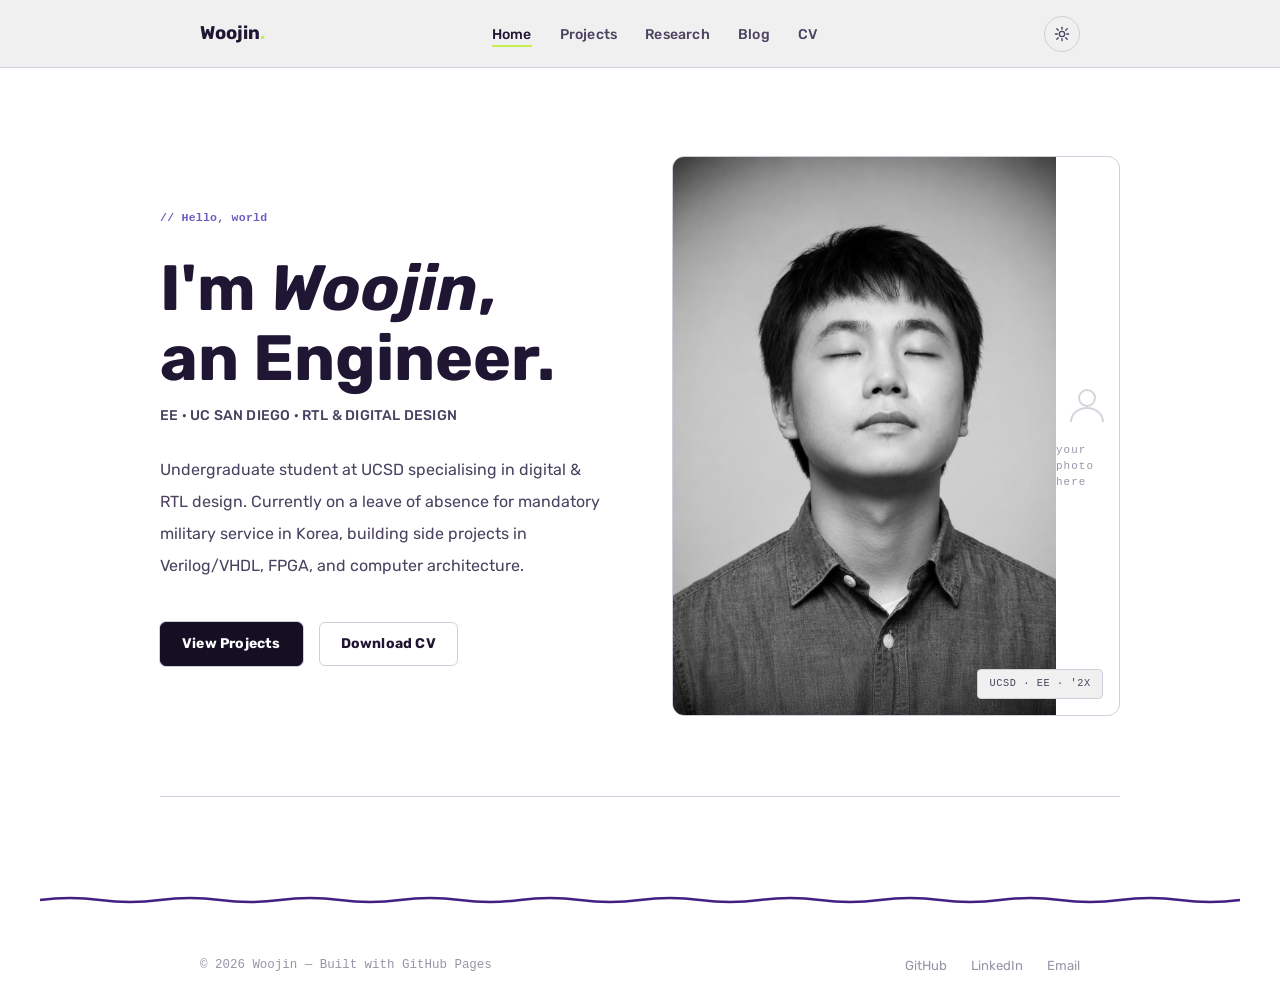
==== commit 9a48c957: "added profile image" ====
--- a/index.html
+++ b/index.html
@@ -33,7 +33,7 @@
     <div class="home-hero-img">
       <div class="photo-frame">
         <!-- Replace src with your actual photo path -->
-        <img src="C:\Users\rho13\OneDrive\바탕 화면\blog website\woojinrho.github.io\profile.png" alt="Woojin" />
+        <img src="profile.png" alt="Woojin" />
         <div class="photo-placeholder">
           <svg viewBox="0 0 24 24" fill="none" stroke="currentColor" stroke-width="1">
             <circle cx="12" cy="8" r="4"/><path d="M4 20c0-4 3.6-7 8-7s8 3 8 7"/>
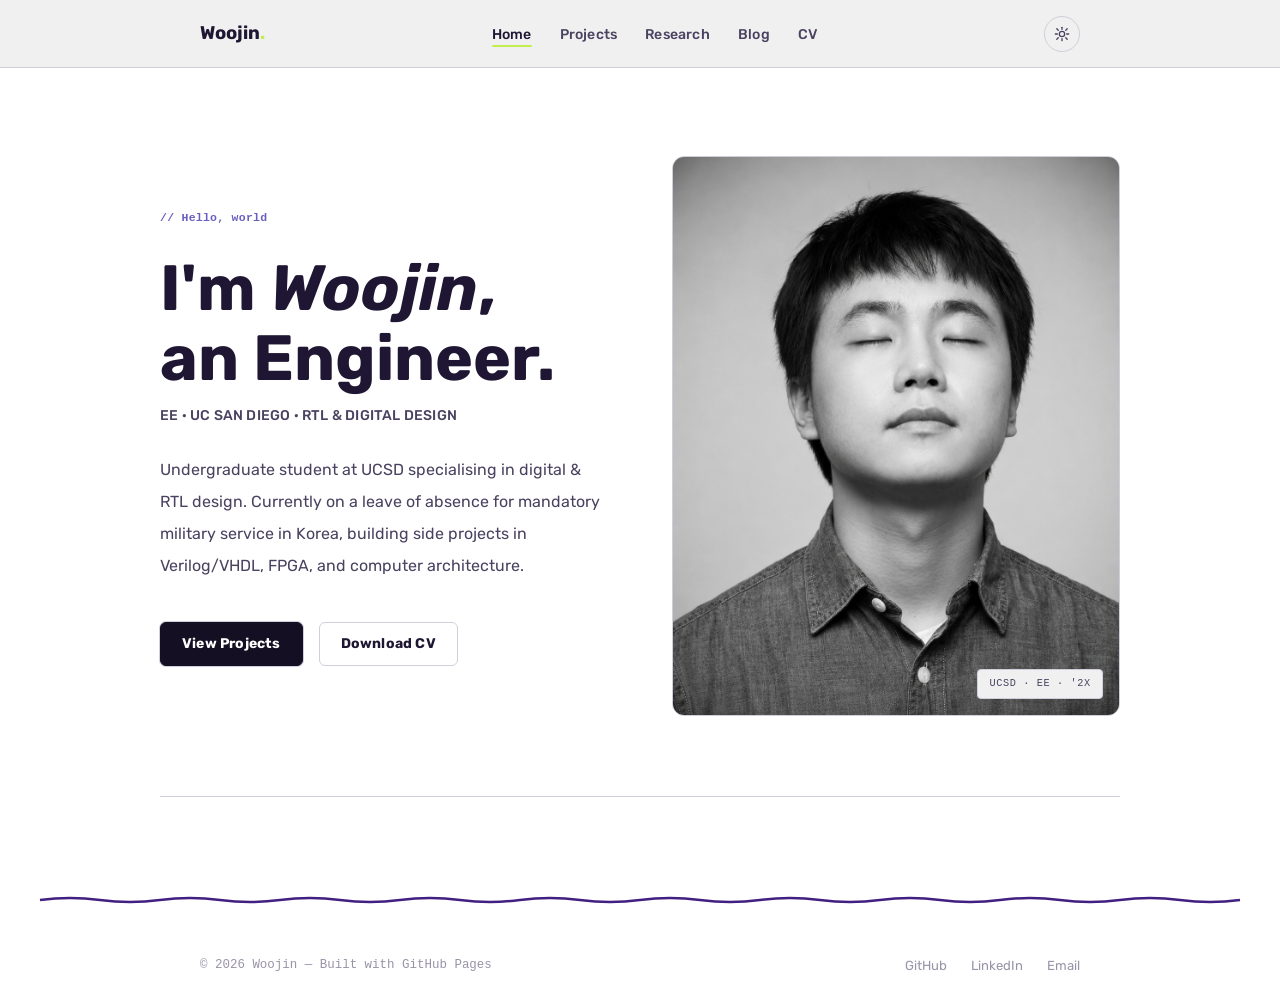
==== commit a01b61ef: "added profile image" ====
--- a/index.html
+++ b/index.html
@@ -34,12 +34,12 @@
       <div class="photo-frame">
         <!-- Replace src with your actual photo path -->
         <img src="profile.png" alt="Woojin" />
-        <div class="photo-placeholder">
+        <!-- <div class="photo-placeholder">
           <svg viewBox="0 0 24 24" fill="none" stroke="currentColor" stroke-width="1">
             <circle cx="12" cy="8" r="4"/><path d="M4 20c0-4 3.6-7 8-7s8 3 8 7"/>
           </svg>
           <span>your photo here</span>
-        </div>
+        </div> -->
         <div class="photo-badge">UCSD · EE · '2X</div>
       </div>
     </div>
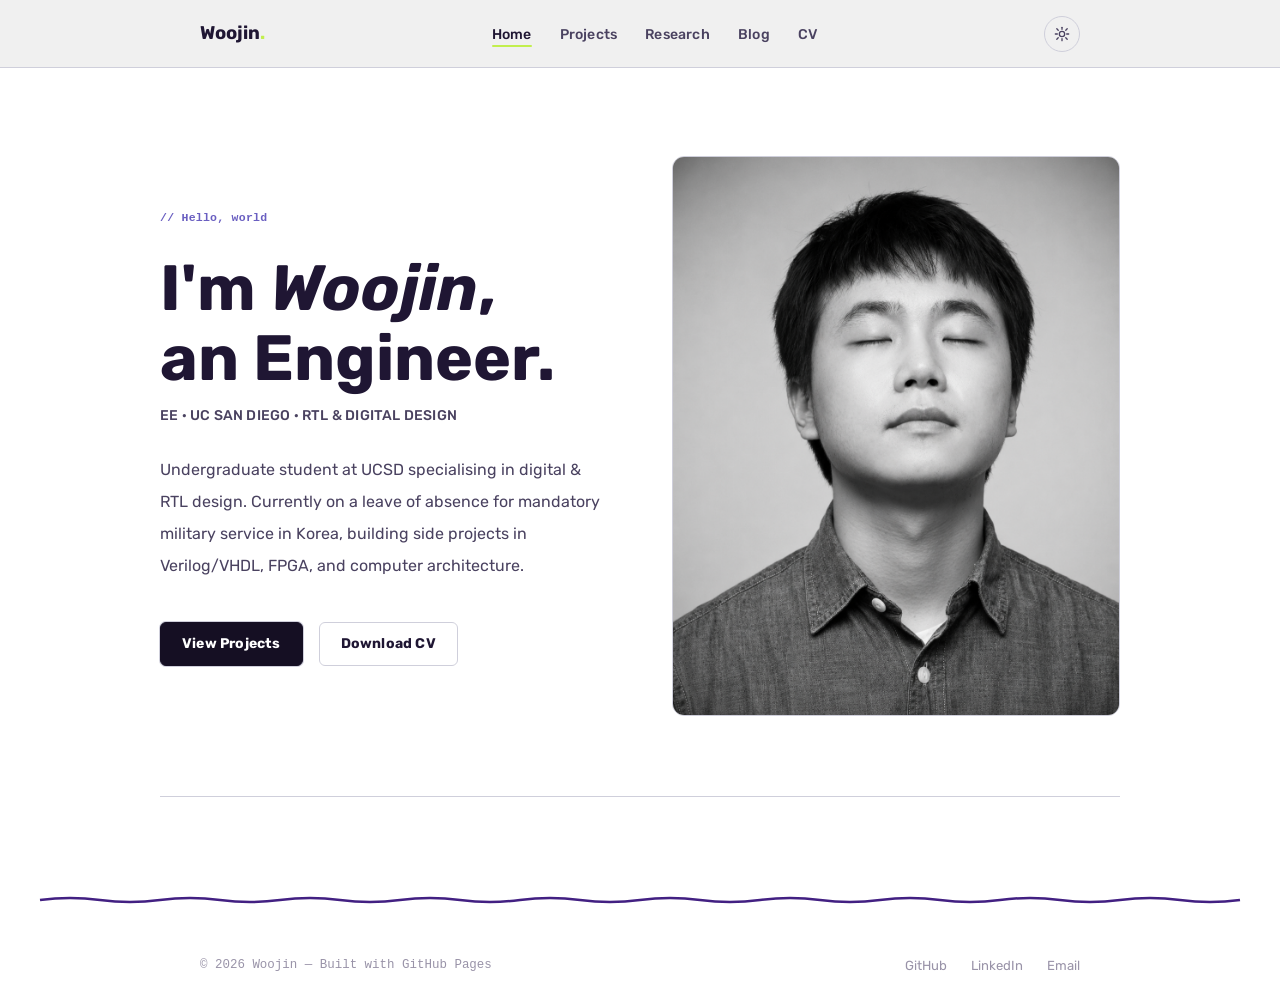
==== commit c6211521: "added profile image" ====
--- a/index.html
+++ b/index.html
@@ -40,7 +40,6 @@
           </svg>
           <span>your photo here</span>
         </div> -->
-        <div class="photo-badge">UCSD · EE · '2X</div>
       </div>
     </div>
   </section>
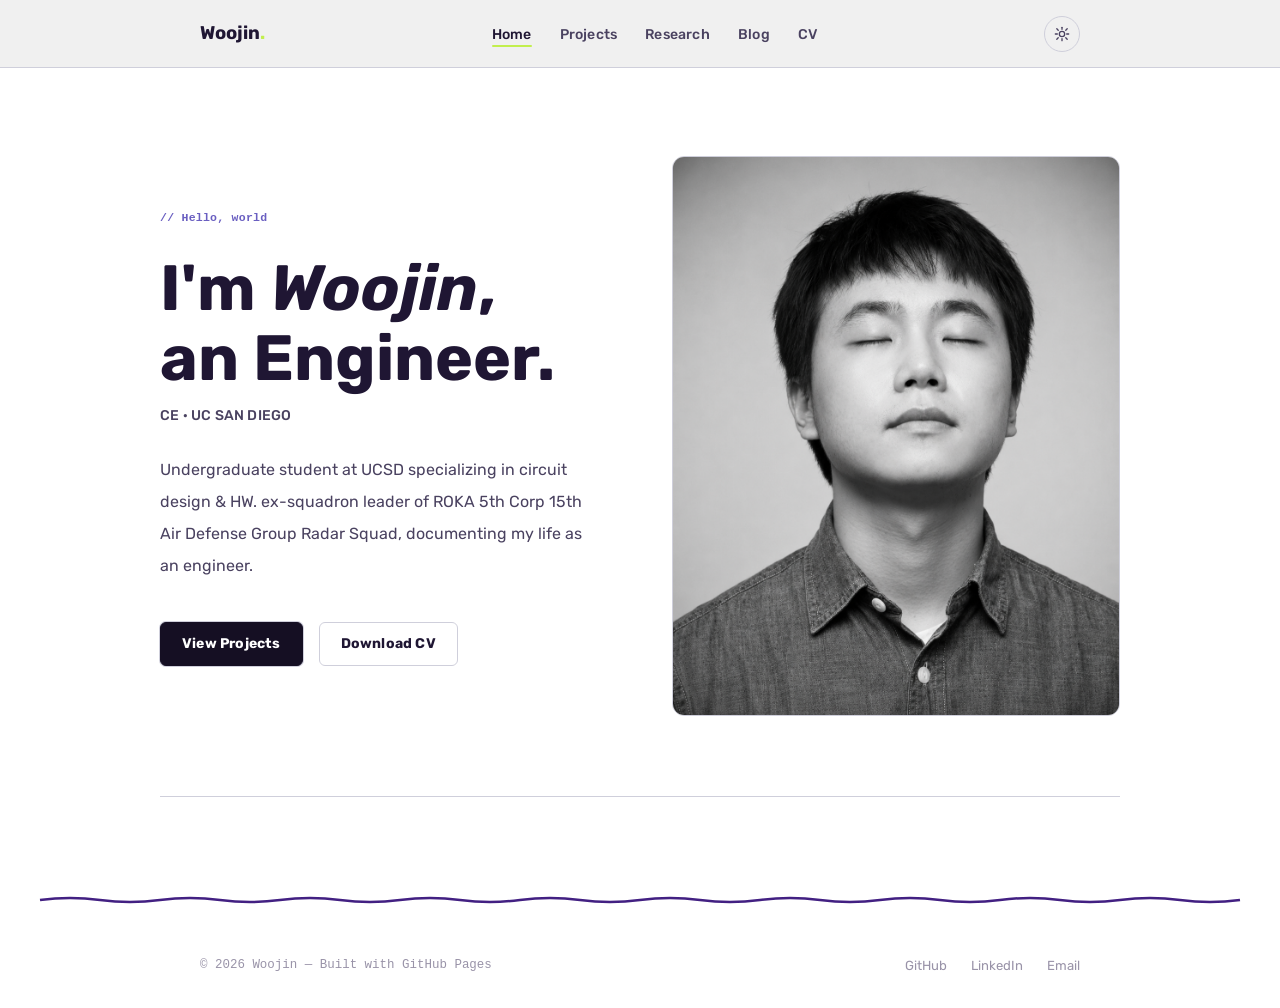
==== commit f6e3b47c: "added profile image" ====
--- a/index.html
+++ b/index.html
@@ -18,11 +18,11 @@
     <div class="home-hero-text">
       <p class="greeting">// Hello, world</p>
       <h1>I'm <em>Woojin</em>,<br>an Engineer.</h1>
-      <p class="subtitle">EE · UC San Diego · RTL &amp; Digital Design</p>
+      <p class="subtitle">CE · UC San Diego</p>
       <p>
-        Undergraduate student at UCSD specialising in digital &amp; RTL design.
-        Currently on a leave of absence for mandatory military service in Korea,
-        building side projects in Verilog/VHDL, FPGA, and computer architecture.
+        Undergraduate student at UCSD specializing in circuit design &amp; HW.
+        ex-squadron leader of ROKA 5th Corp 15th Air Defense Group Radar Squad,
+        documenting my life as an engineer.
       </p>
       <div class="btn-group">
         <a class="btn btn-primary" href="/projects.html">View Projects</a>
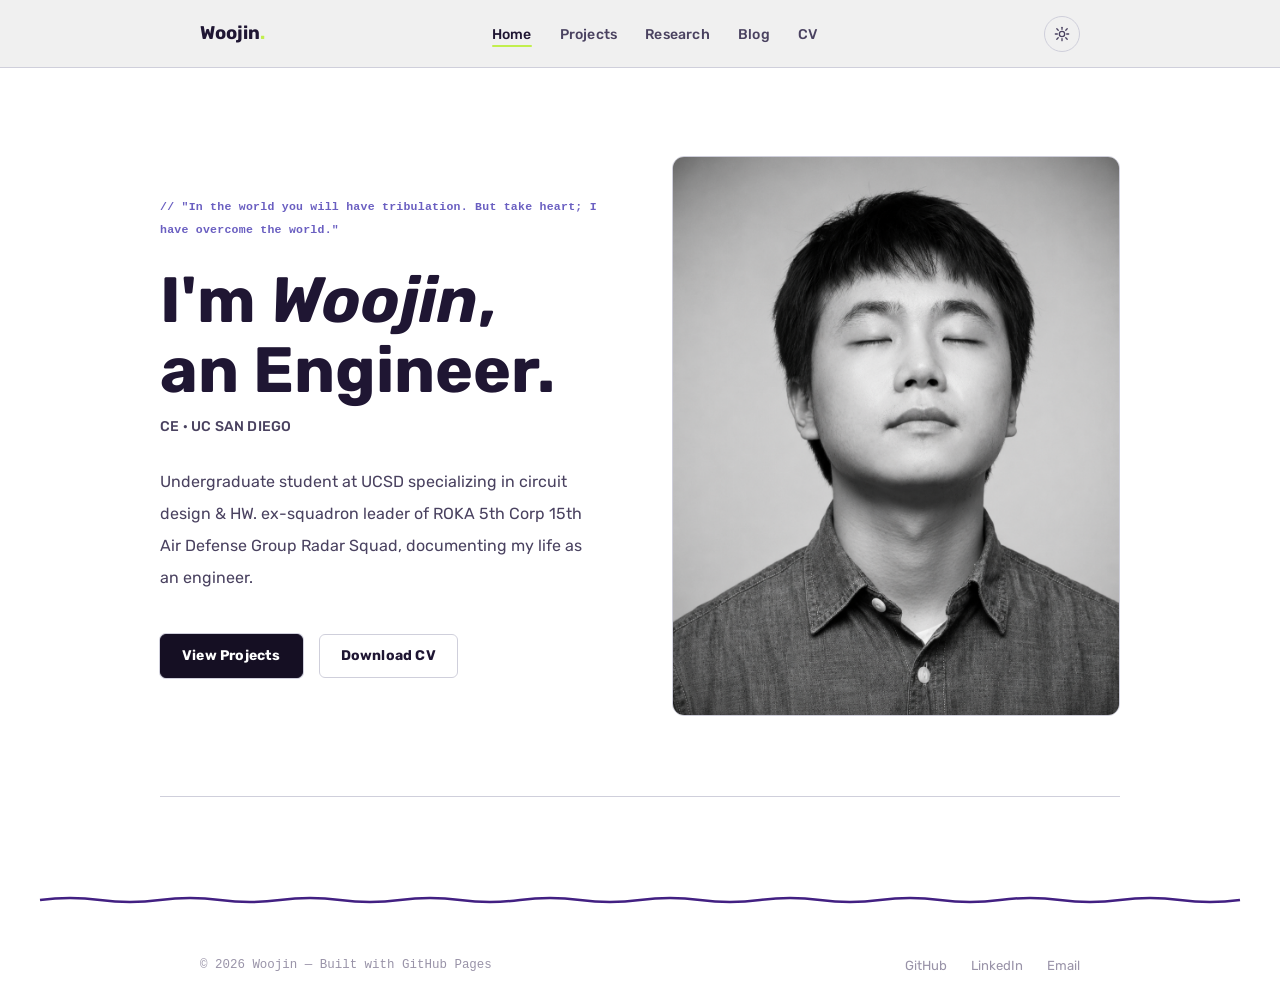
==== commit 2f391ef1: "added profile image" ====
--- a/index.html
+++ b/index.html
@@ -16,7 +16,7 @@
   <!-- ── HERO ── -->
   <section class="home-hero container">
     <div class="home-hero-text">
-      <p class="greeting">// Hello, world</p>
+      <p class="greeting">// "In the world you will have tribulation. But take heart; I have overcome the world."</p>
       <h1>I'm <em>Woojin</em>,<br>an Engineer.</h1>
       <p class="subtitle">CE · UC San Diego</p>
       <p>
